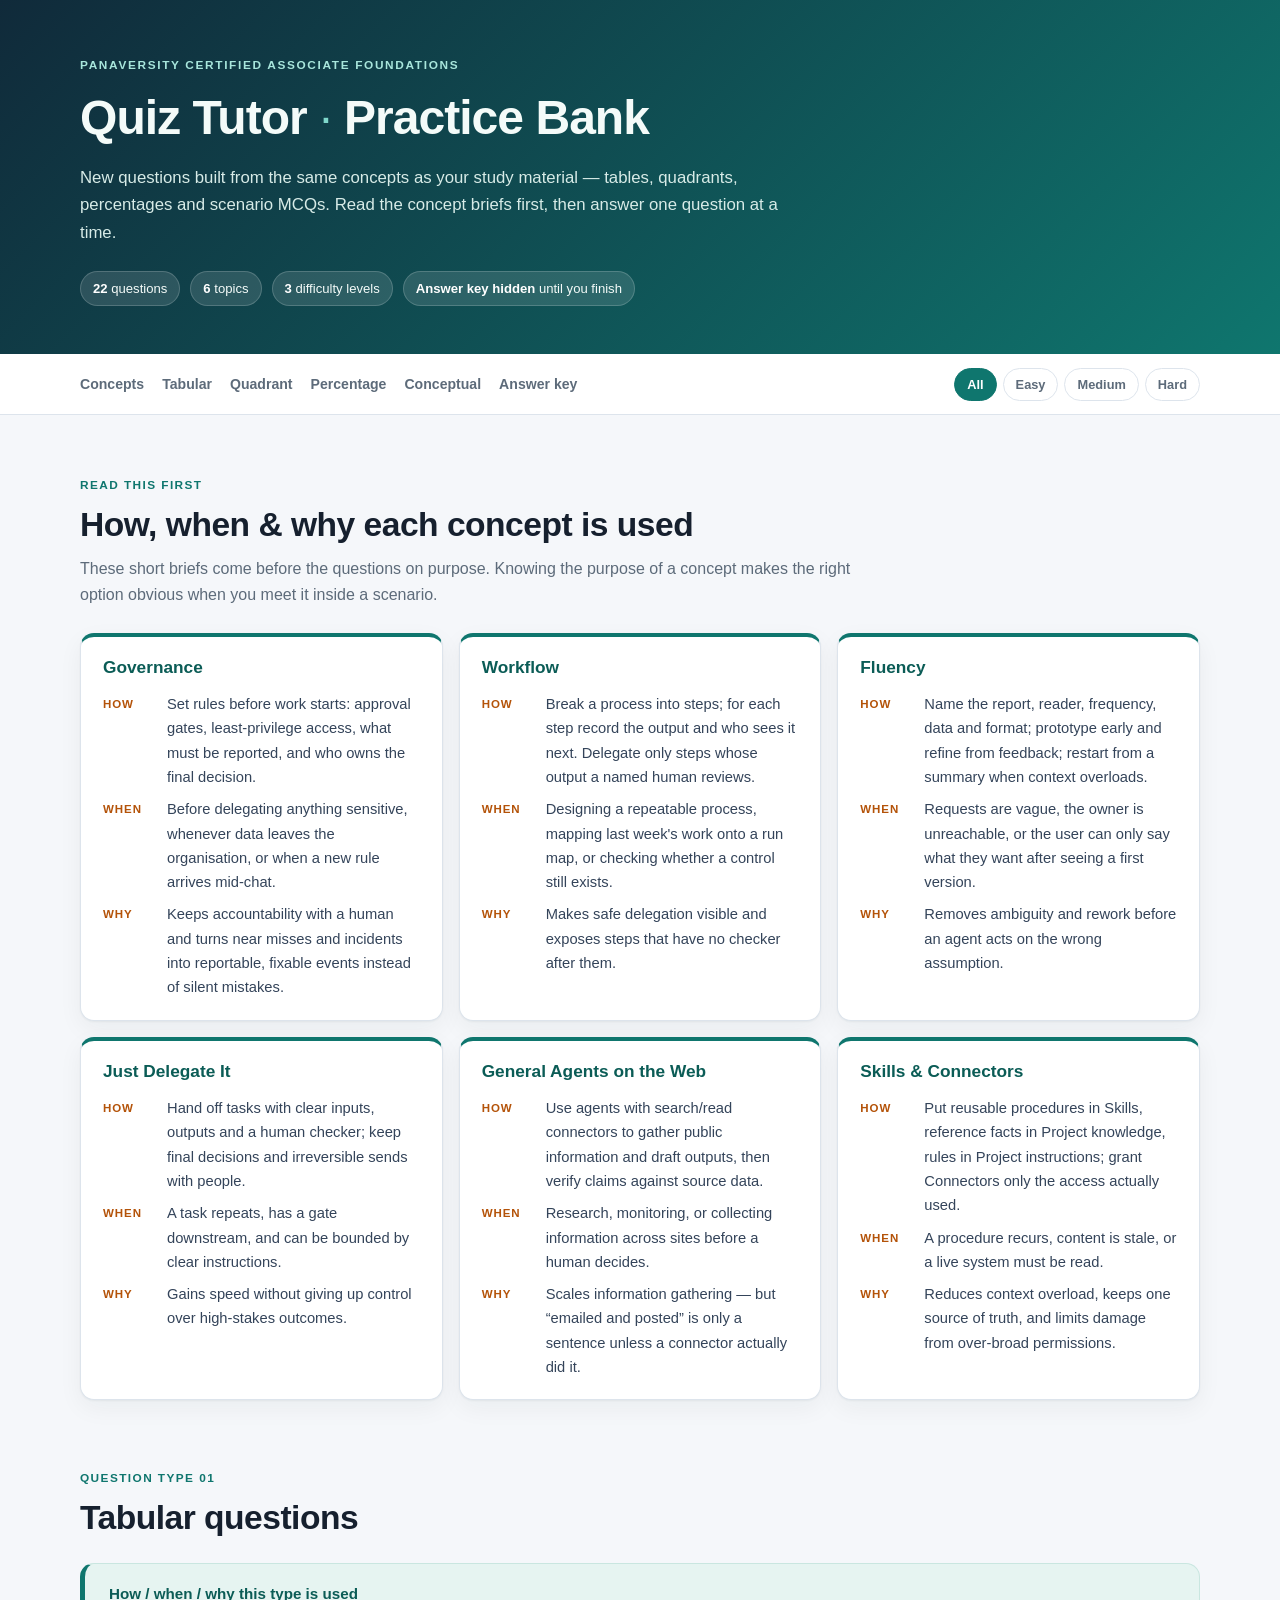
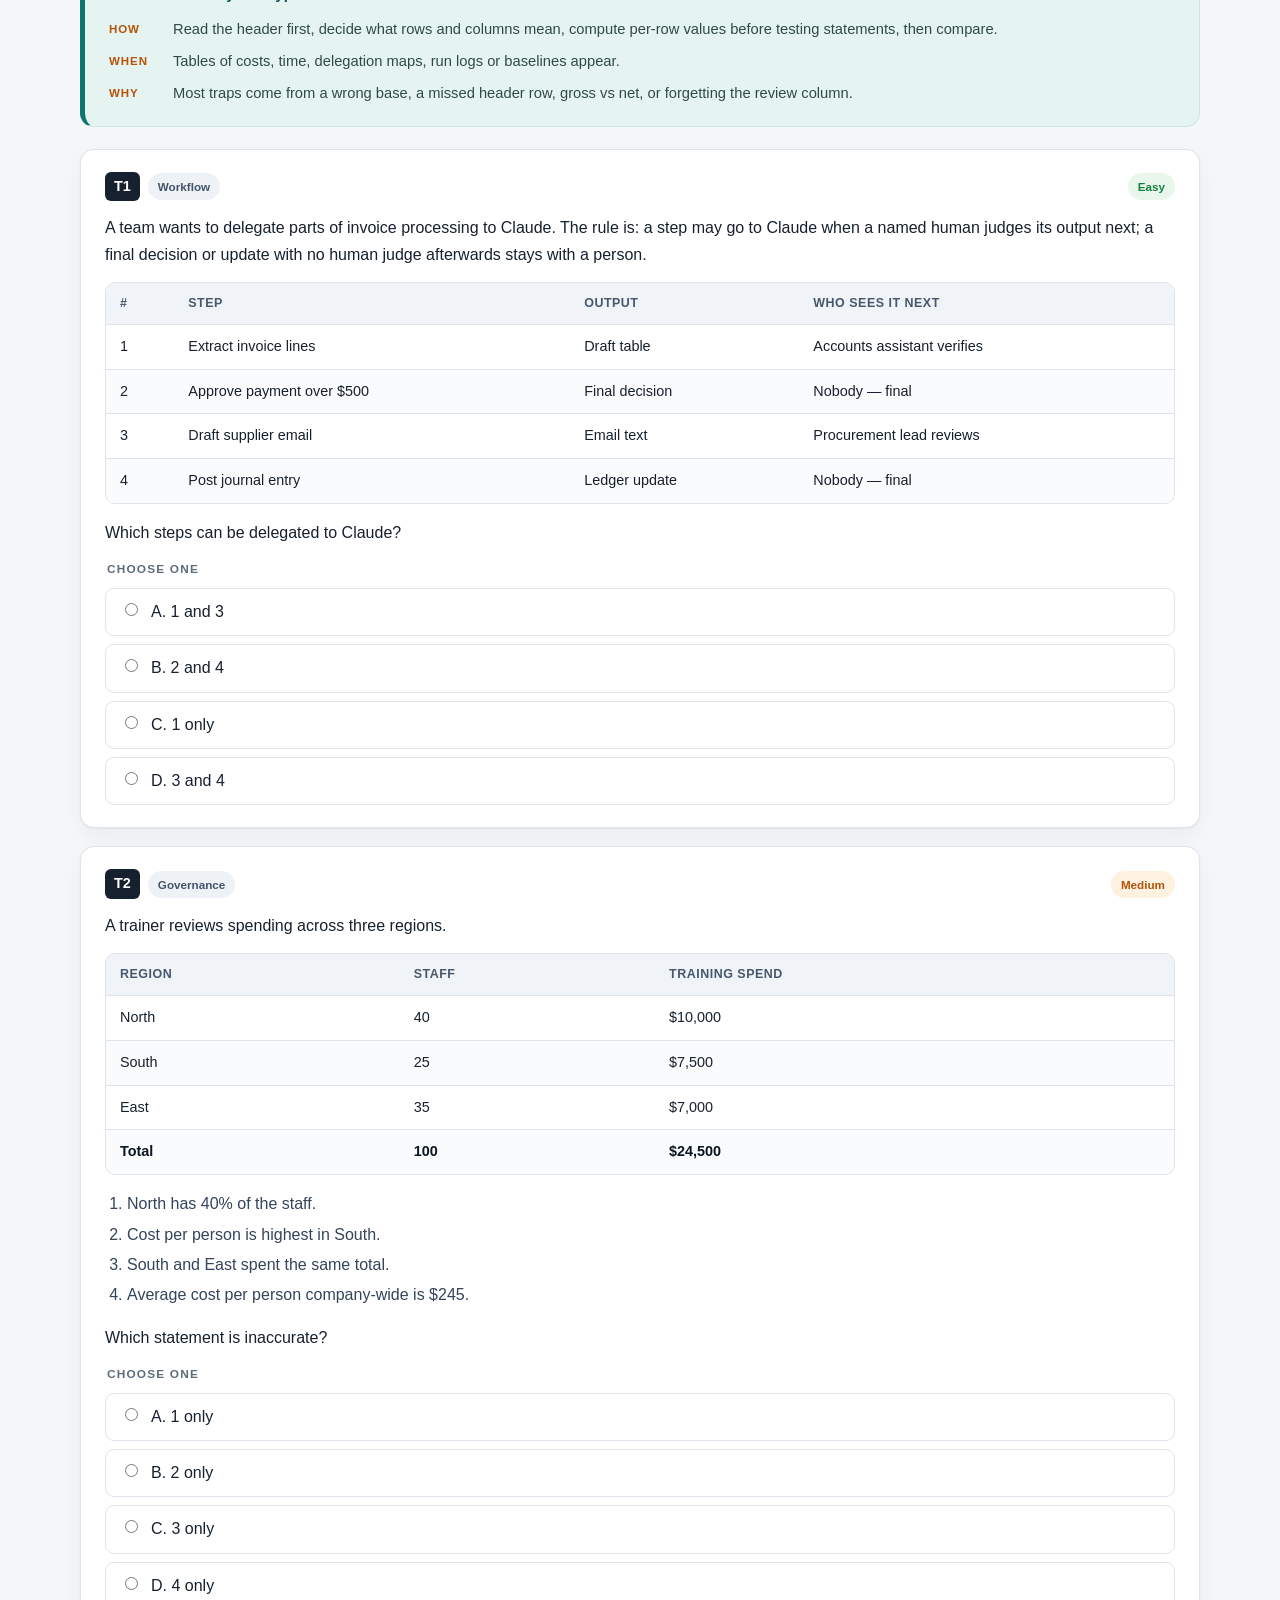
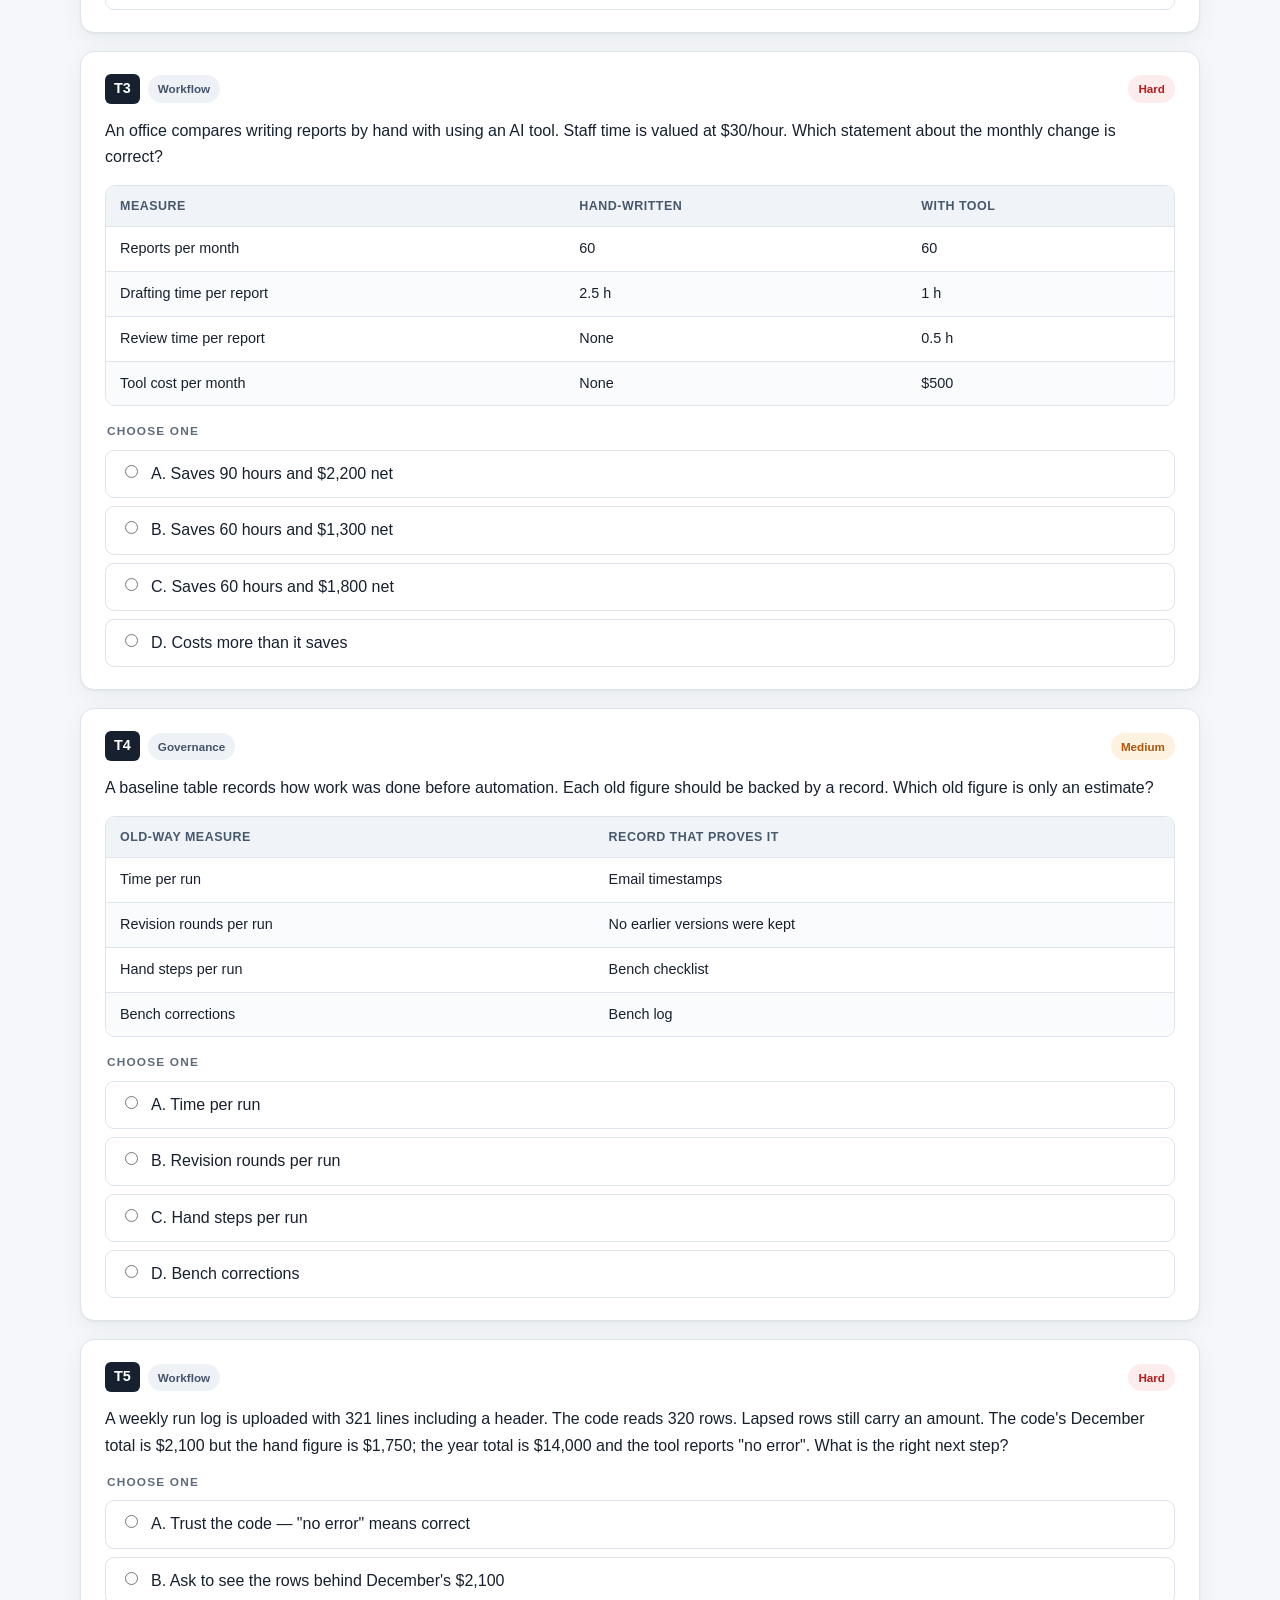
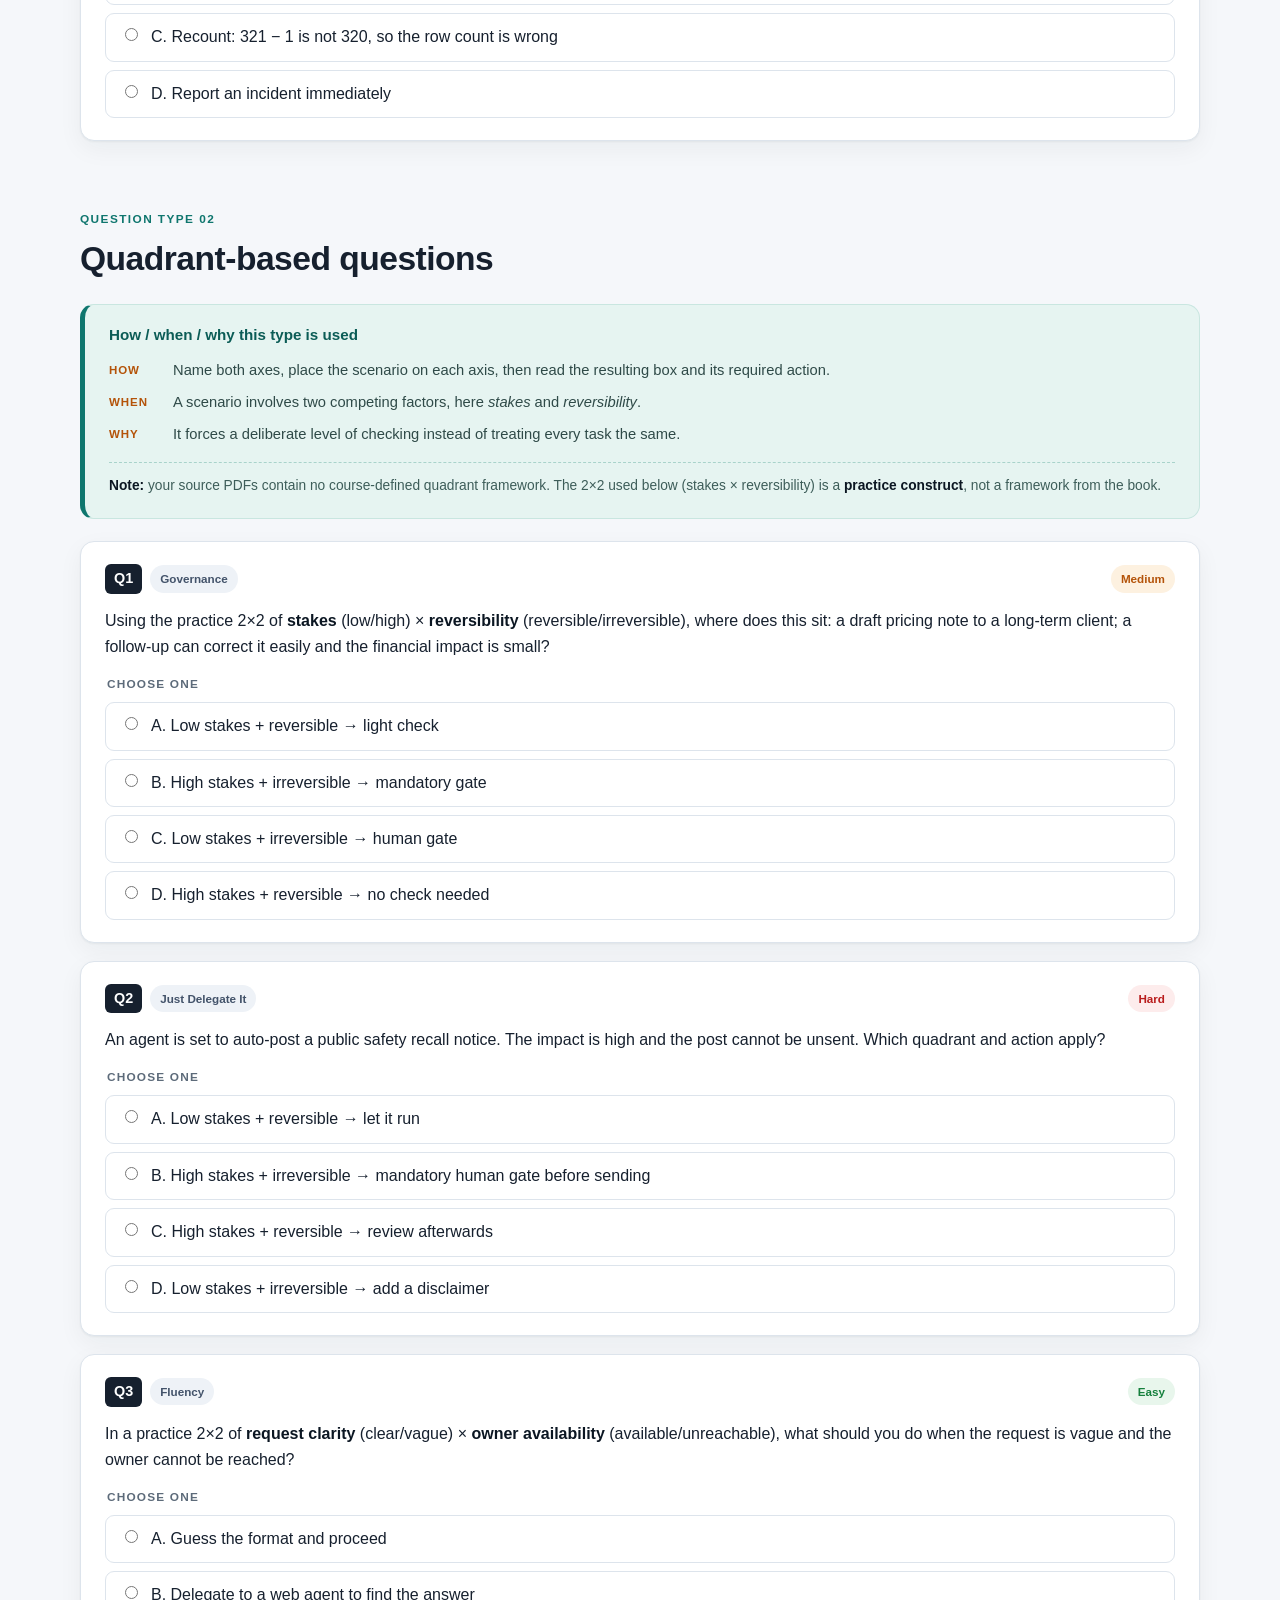
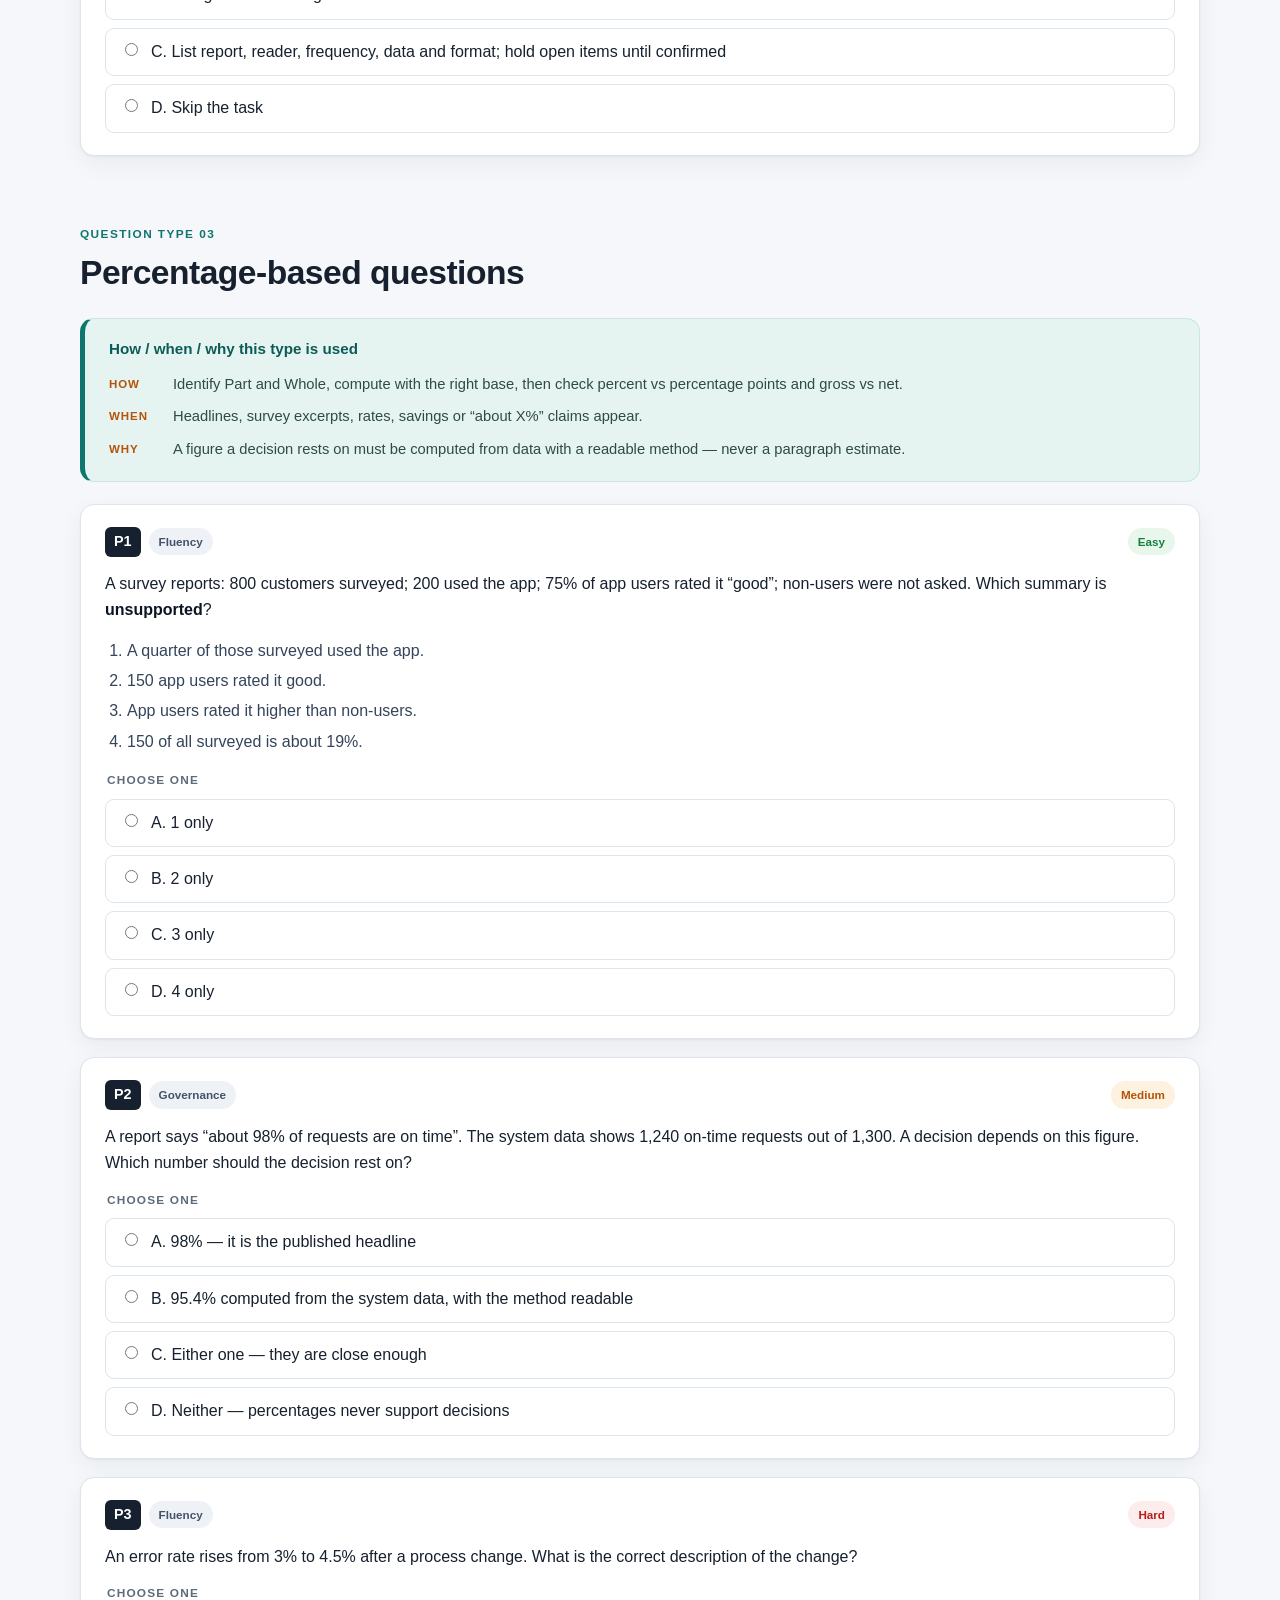
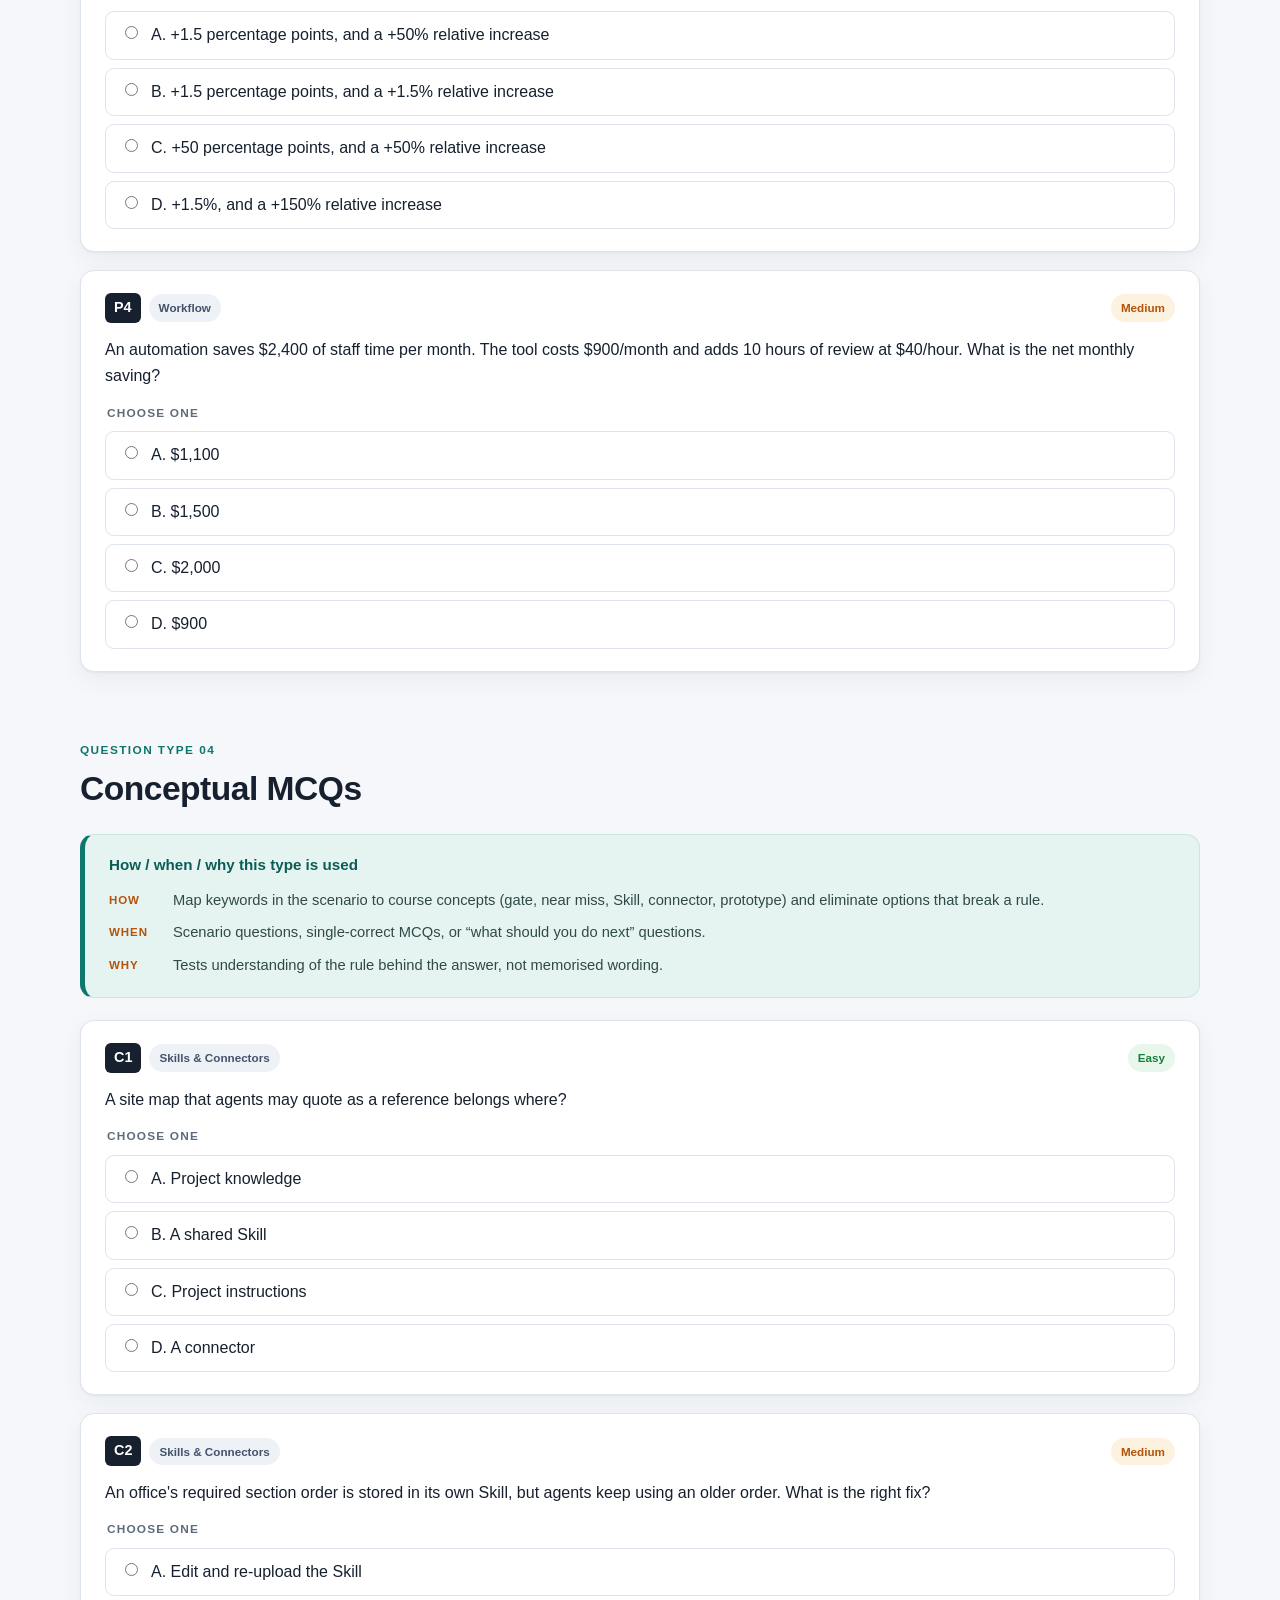
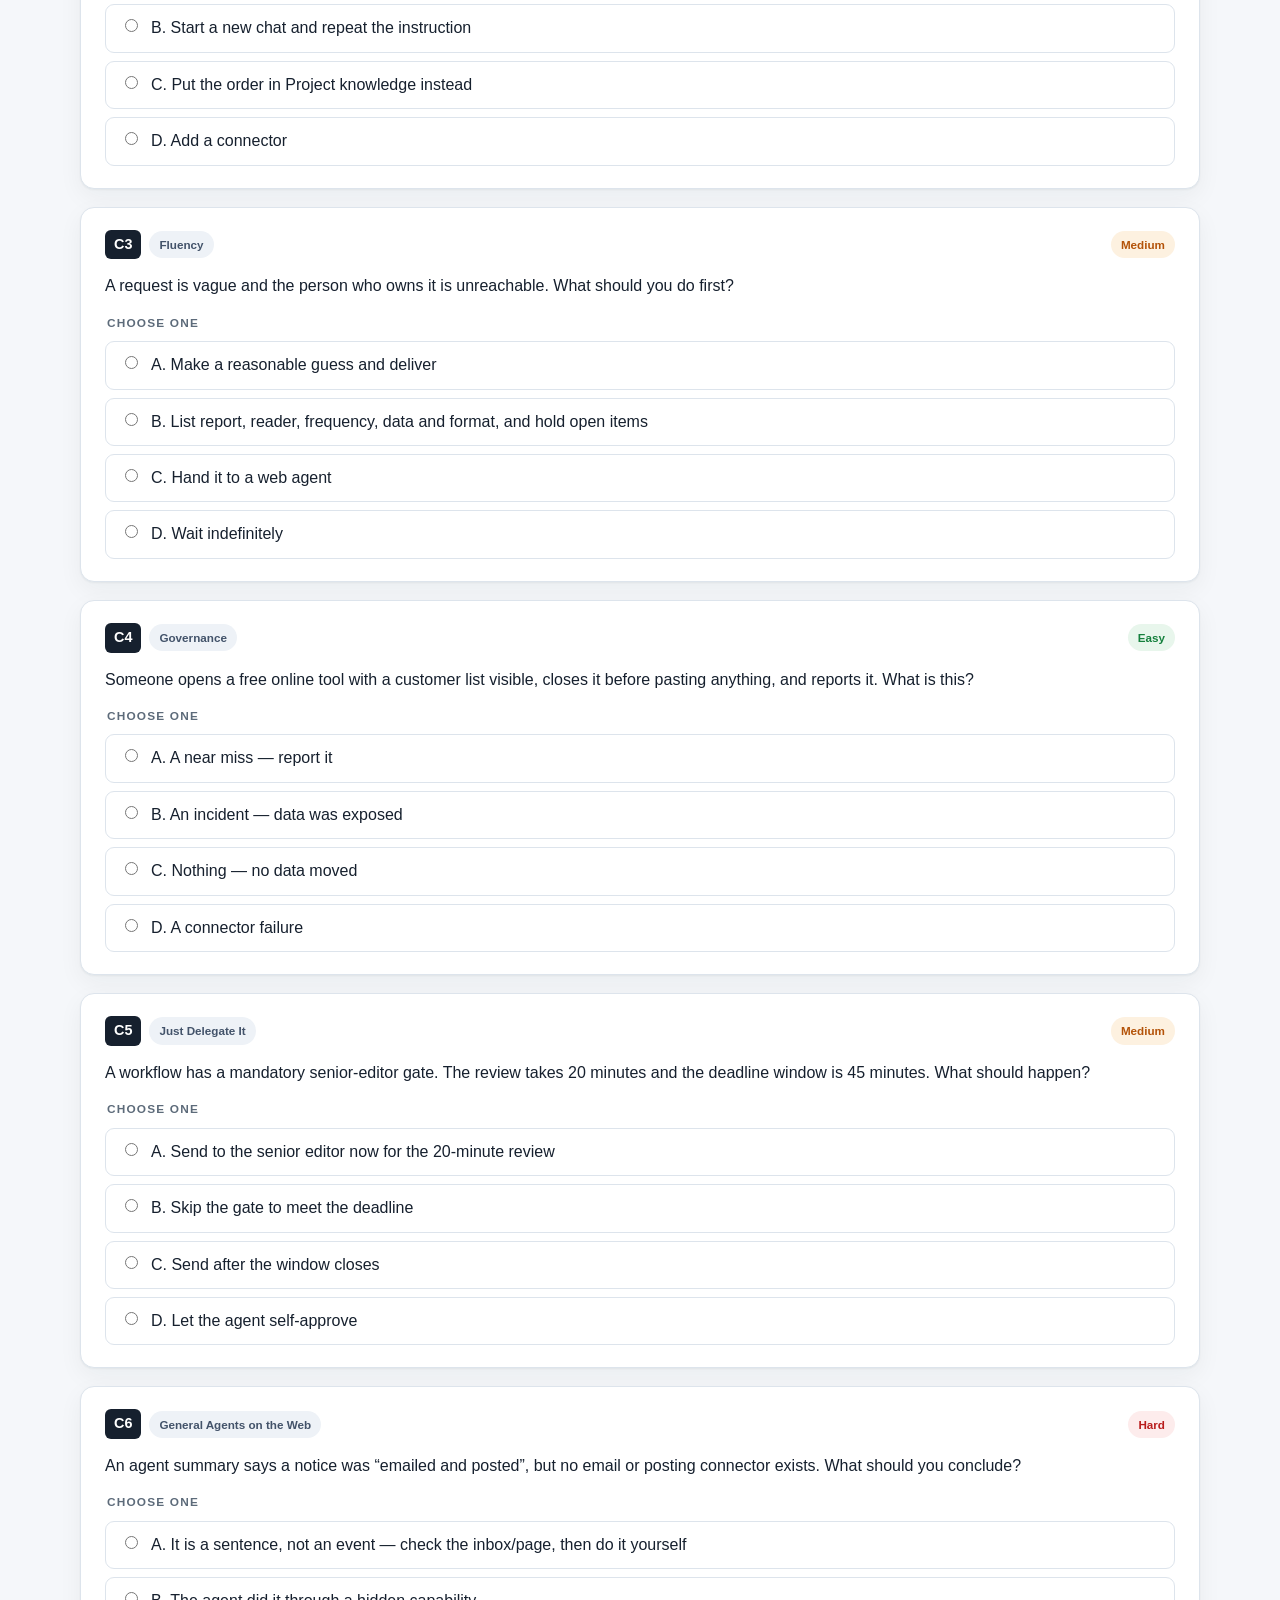
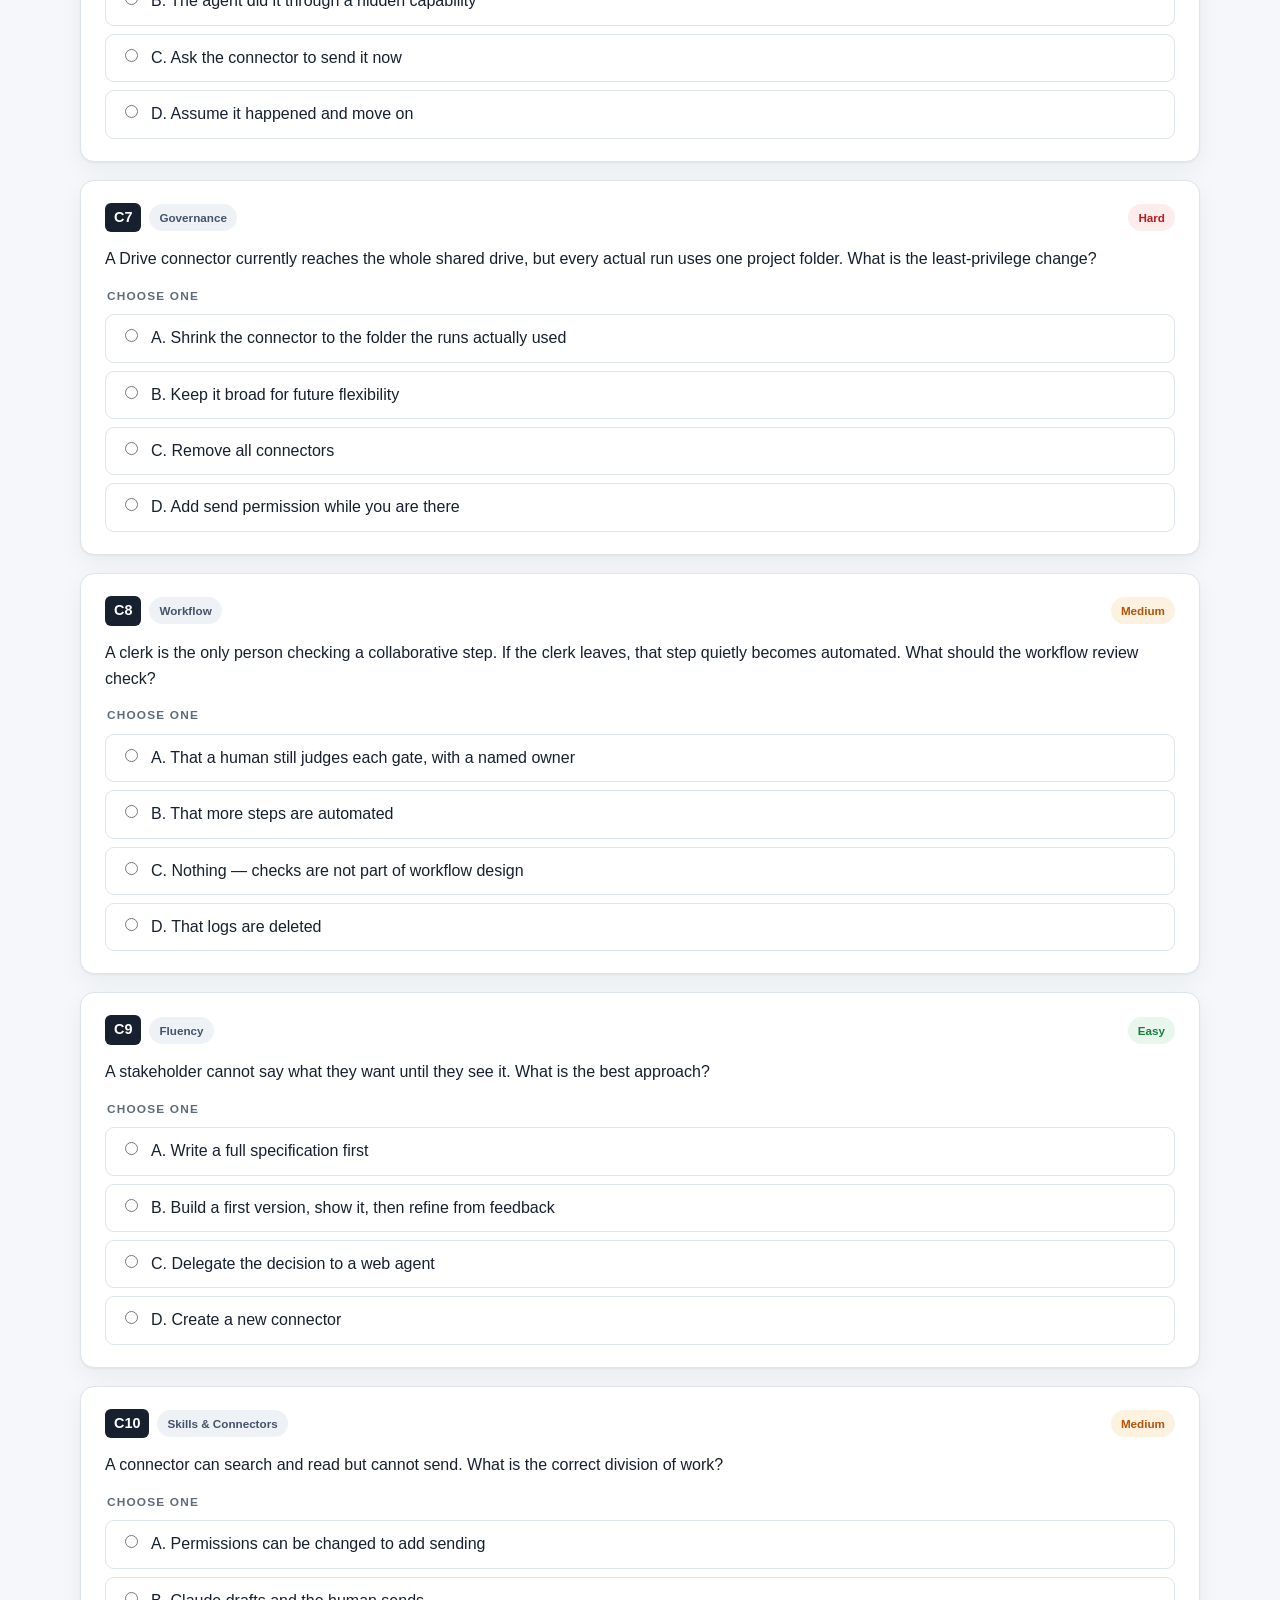
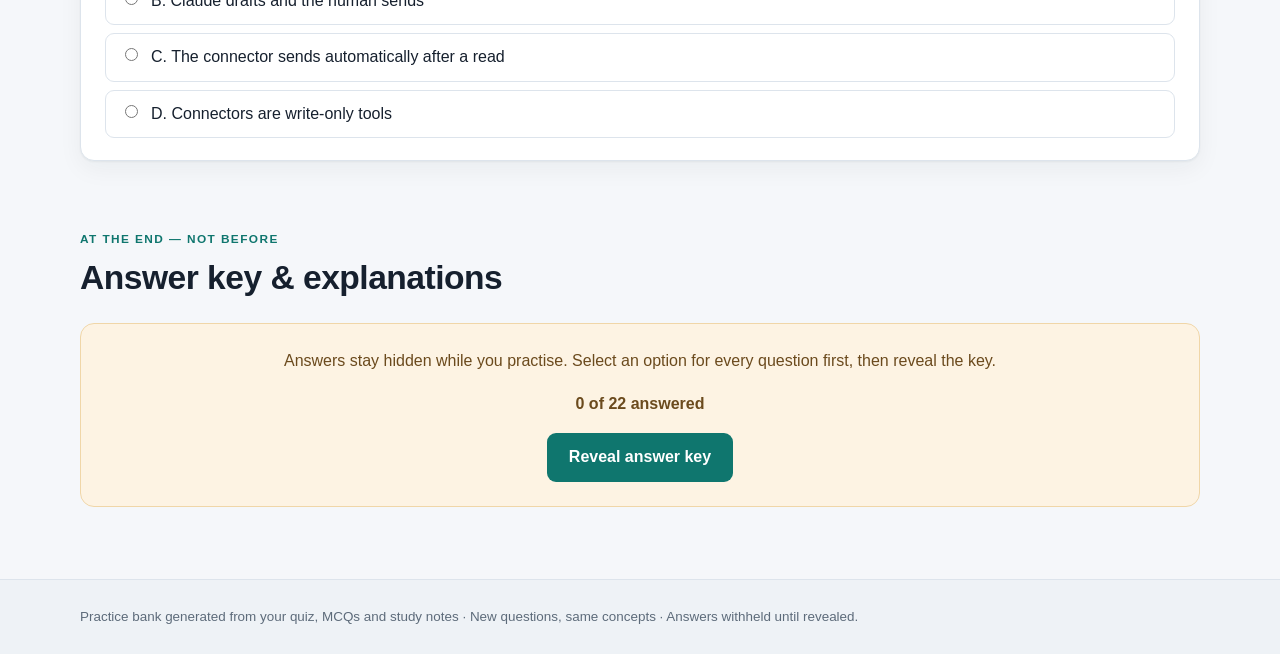
==== index.html @ 4f565285 "Add PCAO-F practice bank and learning guide" ====
<!DOCTYPE html>
<html lang="en">
<head>
  <meta charset="UTF-8">
  <meta name="viewport" content="width=device-width, initial-scale=1.0">
  <title>Quiz Tutor — Practice Bank</title>
  <link rel="stylesheet" href="styles.css">
</head>
<body>
  <header class="site-header">
    <div class="wrap">
      <p class="eyebrow">Panaversity Certified Associate Foundations</p>
      <h1>Quiz Tutor <span>·</span> Practice Bank</h1>
      <p class="lede">New questions built from the same concepts as your study material — tables, quadrants, percentages and scenario MCQs. Read the concept briefs first, then answer one question at a time.</p>
      <ul class="meta">
        <li><strong>22</strong> questions</li>
        <li><strong>6</strong> topics</li>
        <li><strong>3</strong> difficulty levels</li>
        <li><strong>Answer key hidden</strong> until you finish</li>
      </ul>
    </div>
  </header>

  <nav class="nav" aria-label="Page sections">
    <div class="wrap nav-inner">
      <div class="nav-links">
        <a href="#concepts">Concepts</a>
        <a href="#tabular">Tabular</a>
        <a href="#quadrant">Quadrant</a>
        <a href="#percentage">Percentage</a>
        <a href="#conceptual">Conceptual</a>
        <a href="#answer-key">Answer key</a>
      </div>
      <div class="filters" role="group" aria-label="Filter by difficulty">
        <button type="button" class="filter active" data-filter="all">All</button>
        <button type="button" class="filter" data-filter="easy">Easy</button>
        <button type="button" class="filter" data-filter="medium">Medium</button>
        <button type="button" class="filter" data-filter="hard">Hard</button>
      </div>
    </div>
  </nav>

  <main class="wrap">
    <section id="concepts" class="block">
      <div class="section-head">
        <span class="kicker">Read this first</span>
        <h2>How, when &amp; why each concept is used</h2>
        <p class="section-intro">These short briefs come before the questions on purpose. Knowing the purpose of a concept makes the right option obvious when you meet it inside a scenario.</p>
      </div>

      <div class="concept-grid">
        <article class="concept-card">
          <h3>Governance</h3>
          <dl>
            <dt>How</dt><dd>Set rules before work starts: approval gates, least-privilege access, what must be reported, and who owns the final decision.</dd>
            <dt>When</dt><dd>Before delegating anything sensitive, whenever data leaves the organisation, or when a new rule arrives mid-chat.</dd>
            <dt>Why</dt><dd>Keeps accountability with a human and turns near misses and incidents into reportable, fixable events instead of silent mistakes.</dd>
          </dl>
        </article>
        <article class="concept-card">
          <h3>Workflow</h3>
          <dl>
            <dt>How</dt><dd>Break a process into steps; for each step record the output and who sees it next. Delegate only steps whose output a named human reviews.</dd>
            <dt>When</dt><dd>Designing a repeatable process, mapping last week's work onto a run map, or checking whether a control still exists.</dd>
            <dt>Why</dt><dd>Makes safe delegation visible and exposes steps that have no checker after them.</dd>
          </dl>
        </article>
        <article class="concept-card">
          <h3>Fluency</h3>
          <dl>
            <dt>How</dt><dd>Name the report, reader, frequency, data and format; prototype early and refine from feedback; restart from a summary when context overloads.</dd>
            <dt>When</dt><dd>Requests are vague, the owner is unreachable, or the user can only say what they want after seeing a first version.</dd>
            <dt>Why</dt><dd>Removes ambiguity and rework before an agent acts on the wrong assumption.</dd>
          </dl>
        </article>
        <article class="concept-card">
          <h3>Just Delegate It</h3>
          <dl>
            <dt>How</dt><dd>Hand off tasks with clear inputs, outputs and a human checker; keep final decisions and irreversible sends with people.</dd>
            <dt>When</dt><dd>A task repeats, has a gate downstream, and can be bounded by clear instructions.</dd>
            <dt>Why</dt><dd>Gains speed without giving up control over high-stakes outcomes.</dd>
          </dl>
        </article>
        <article class="concept-card">
          <h3>General Agents on the Web</h3>
          <dl>
            <dt>How</dt><dd>Use agents with search/read connectors to gather public information and draft outputs, then verify claims against source data.</dd>
            <dt>When</dt><dd>Research, monitoring, or collecting information across sites before a human decides.</dd>
            <dt>Why</dt><dd>Scales information gathering — but “emailed and posted” is only a sentence unless a connector actually did it.</dd>
          </dl>
        </article>
        <article class="concept-card">
          <h3>Skills &amp; Connectors</h3>
          <dl>
            <dt>How</dt><dd>Put reusable procedures in Skills, reference facts in Project knowledge, rules in Project instructions; grant Connectors only the access actually used.</dd>
            <dt>When</dt><dd>A procedure recurs, content is stale, or a live system must be read.</dd>
            <dt>Why</dt><dd>Reduces context overload, keeps one source of truth, and limits damage from over-broad permissions.</dd>
          </dl>
        </article>
      </div>
    </section>

    <section id="tabular" class="block">
      <div class="section-head">
        <span class="kicker">Question type 01</span>
        <h2>Tabular questions</h2>
      </div>
      <aside class="type-brief">
        <h3>How / when / why this type is used</h3>
        <dl>
          <dt>How</dt><dd>Read the header first, decide what rows and columns mean, compute per-row values before testing statements, then compare.</dd>
          <dt>When</dt><dd>Tables of costs, time, delegation maps, run logs or baselines appear.</dd>
          <dt>Why</dt><dd>Most traps come from a wrong base, a missed header row, gross vs net, or forgetting the review column.</dd>
        </dl>
      </aside>

      <div class="questions">
        <article class="q" data-difficulty="easy" data-topic="Workflow">
          <header class="q-head"><span class="qnum">T1</span><span class="badge">Workflow</span><span class="badge lvl easy">Easy</span></header>
          <p class="q-text">A team wants to delegate parts of invoice processing to Claude. The rule is: a step may go to Claude when a named human judges its output next; a final decision or update with no human judge afterwards stays with a person.</p>
          <div class="table-scroll">
            <table>
              <thead><tr><th>#</th><th>Step</th><th>Output</th><th>Who sees it next</th></tr></thead>
              <tbody>
                <tr><td>1</td><td>Extract invoice lines</td><td>Draft table</td><td>Accounts assistant verifies</td></tr>
                <tr><td>2</td><td>Approve payment over $500</td><td>Final decision</td><td>Nobody — final</td></tr>
                <tr><td>3</td><td>Draft supplier email</td><td>Email text</td><td>Procurement lead reviews</td></tr>
                <tr><td>4</td><td>Post journal entry</td><td>Ledger update</td><td>Nobody — final</td></tr>
              </tbody>
            </table>
          </div>
          <p class="q-text">Which steps can be delegated to Claude?</p>
          <fieldset class="options"><legend>Choose one</legend>
            <label><input type="radio" name="q-T1" value="A"><span>A. 1 and 3</span></label>
            <label><input type="radio" name="q-T1" value="B"><span>B. 2 and 4</span></label>
            <label><input type="radio" name="q-T1" value="C"><span>C. 1 only</span></label>
            <label><input type="radio" name="q-T1" value="D"><span>D. 3 and 4</span></label>
          </fieldset>
        </article>

        <article class="q" data-difficulty="medium" data-topic="Governance">
          <header class="q-head"><span class="qnum">T2</span><span class="badge">Governance</span><span class="badge lvl medium">Medium</span></header>
          <p class="q-text">A trainer reviews spending across three regions.</p>
          <div class="table-scroll">
            <table>
              <thead><tr><th>Region</th><th>Staff</th><th>Training spend</th></tr></thead>
              <tbody>
                <tr><td>North</td><td>40</td><td>$10,000</td></tr>
                <tr><td>South</td><td>25</td><td>$7,500</td></tr>
                <tr><td>East</td><td>35</td><td>$7,000</td></tr>
                <tr><td><strong>Total</strong></td><td><strong>100</strong></td><td><strong>$24,500</strong></td></tr>
              </tbody>
            </table>
          </div>
          <ol class="statements">
            <li>North has 40% of the staff.</li>
            <li>Cost per person is highest in South.</li>
            <li>South and East spent the same total.</li>
            <li>Average cost per person company-wide is $245.</li>
          </ol>
          <p class="q-text">Which statement is inaccurate?</p>
          <fieldset class="options"><legend>Choose one</legend>
            <label><input type="radio" name="q-T2" value="A"><span>A. 1 only</span></label>
            <label><input type="radio" name="q-T2" value="B"><span>B. 2 only</span></label>
            <label><input type="radio" name="q-T2" value="C"><span>C. 3 only</span></label>
            <label><input type="radio" name="q-T2" value="D"><span>D. 4 only</span></label>
          </fieldset>
        </article>

        <article class="q" data-difficulty="hard" data-topic="Workflow">
          <header class="q-head"><span class="qnum">T3</span><span class="badge">Workflow</span><span class="badge lvl hard">Hard</span></header>
          <p class="q-text">An office compares writing reports by hand with using an AI tool. Staff time is valued at $30/hour. Which statement about the monthly change is correct?</p>
          <div class="table-scroll">
            <table>
              <thead><tr><th>Measure</th><th>Hand-written</th><th>With tool</th></tr></thead>
              <tbody>
                <tr><td>Reports per month</td><td>60</td><td>60</td></tr>
                <tr><td>Drafting time per report</td><td>2.5 h</td><td>1 h</td></tr>
                <tr><td>Review time per report</td><td>None</td><td>0.5 h</td></tr>
                <tr><td>Tool cost per month</td><td>None</td><td>$500</td></tr>
              </tbody>
            </table>
          </div>
          <fieldset class="options"><legend>Choose one</legend>
            <label><input type="radio" name="q-T3" value="A"><span>A. Saves 90 hours and $2,200 net</span></label>
            <label><input type="radio" name="q-T3" value="B"><span>B. Saves 60 hours and $1,300 net</span></label>
            <label><input type="radio" name="q-T3" value="C"><span>C. Saves 60 hours and $1,800 net</span></label>
            <label><input type="radio" name="q-T3" value="D"><span>D. Costs more than it saves</span></label>
          </fieldset>
        </article>

        <article class="q" data-difficulty="medium" data-topic="Governance">
          <header class="q-head"><span class="qnum">T4</span><span class="badge">Governance</span><span class="badge lvl medium">Medium</span></header>
          <p class="q-text">A baseline table records how work was done before automation. Each old figure should be backed by a record. Which old figure is only an estimate?</p>
          <div class="table-scroll">
            <table>
              <thead><tr><th>Old-way measure</th><th>Record that proves it</th></tr></thead>
              <tbody>
                <tr><td>Time per run</td><td>Email timestamps</td></tr>
                <tr><td>Revision rounds per run</td><td>No earlier versions were kept</td></tr>
                <tr><td>Hand steps per run</td><td>Bench checklist</td></tr>
                <tr><td>Bench corrections</td><td>Bench log</td></tr>
              </tbody>
            </table>
          </div>
          <fieldset class="options"><legend>Choose one</legend>
            <label><input type="radio" name="q-T4" value="A"><span>A. Time per run</span></label>
            <label><input type="radio" name="q-T4" value="B"><span>B. Revision rounds per run</span></label>
            <label><input type="radio" name="q-T4" value="C"><span>C. Hand steps per run</span></label>
            <label><input type="radio" name="q-T4" value="D"><span>D. Bench corrections</span></label>
          </fieldset>
        </article>

        <article class="q" data-difficulty="hard" data-topic="Workflow">
          <header class="q-head"><span class="qnum">T5</span><span class="badge">Workflow</span><span class="badge lvl hard">Hard</span></header>
          <p class="q-text">A weekly run log is uploaded with 321 lines including a header. The code reads 320 rows. Lapsed rows still carry an amount. The code's December total is $2,100 but the hand figure is $1,750; the year total is $14,000 and the tool reports "no error". What is the right next step?</p>
          <fieldset class="options"><legend>Choose one</legend>
            <label><input type="radio" name="q-T5" value="A"><span>A. Trust the code — "no error" means correct</span></label>
            <label><input type="radio" name="q-T5" value="B"><span>B. Ask to see the rows behind December's $2,100</span></label>
            <label><input type="radio" name="q-T5" value="C"><span>C. Recount: 321 − 1 is not 320, so the row count is wrong</span></label>
            <label><input type="radio" name="q-T5" value="D"><span>D. Report an incident immediately</span></label>
          </fieldset>
        </article>
      </div>
    </section>

    <section id="quadrant" class="block">
      <div class="section-head">
        <span class="kicker">Question type 02</span>
        <h2>Quadrant-based questions</h2>
      </div>
      <aside class="type-brief">
        <h3>How / when / why this type is used</h3>
        <dl>
          <dt>How</dt><dd>Name both axes, place the scenario on each axis, then read the resulting box and its required action.</dd>
          <dt>When</dt><dd>A scenario involves two competing factors, here <em>stakes</em> and <em>reversibility</em>.</dd>
          <dt>Why</dt><dd>It forces a deliberate level of checking instead of treating every task the same.</dd>
        </dl>
        <p class="note"><strong>Note:</strong> your source PDFs contain no course-defined quadrant framework. The 2×2 used below (stakes × reversibility) is a <strong>practice construct</strong>, not a framework from the book.</p>
      </aside>

      <div class="questions">
        <article class="q" data-difficulty="medium" data-topic="Governance">
          <header class="q-head"><span class="qnum">Q1</span><span class="badge">Governance</span><span class="badge lvl medium">Medium</span></header>
          <p class="q-text">Using the practice 2×2 of <strong>stakes</strong> (low/high) × <strong>reversibility</strong> (reversible/irreversible), where does this sit: a draft pricing note to a long-term client; a follow-up can correct it easily and the financial impact is small?</p>
          <fieldset class="options"><legend>Choose one</legend>
            <label><input type="radio" name="q-Q1" value="A"><span>A. Low stakes + reversible → light check</span></label>
            <label><input type="radio" name="q-Q1" value="B"><span>B. High stakes + irreversible → mandatory gate</span></label>
            <label><input type="radio" name="q-Q1" value="C"><span>C. Low stakes + irreversible → human gate</span></label>
            <label><input type="radio" name="q-Q1" value="D"><span>D. High stakes + reversible → no check needed</span></label>
          </fieldset>
        </article>

        <article class="q" data-difficulty="hard" data-topic="Just Delegate It">
          <header class="q-head"><span class="qnum">Q2</span><span class="badge">Just Delegate It</span><span class="badge lvl hard">Hard</span></header>
          <p class="q-text">An agent is set to auto-post a public safety recall notice. The impact is high and the post cannot be unsent. Which quadrant and action apply?</p>
          <fieldset class="options"><legend>Choose one</legend>
            <label><input type="radio" name="q-Q2" value="A"><span>A. Low stakes + reversible → let it run</span></label>
            <label><input type="radio" name="q-Q2" value="B"><span>B. High stakes + irreversible → mandatory human gate before sending</span></label>
            <label><input type="radio" name="q-Q2" value="C"><span>C. High stakes + reversible → review afterwards</span></label>
            <label><input type="radio" name="q-Q2" value="D"><span>D. Low stakes + irreversible → add a disclaimer</span></label>
          </fieldset>
        </article>

        <article class="q" data-difficulty="easy" data-topic="Fluency">
          <header class="q-head"><span class="qnum">Q3</span><span class="badge">Fluency</span><span class="badge lvl easy">Easy</span></header>
          <p class="q-text">In a practice 2×2 of <strong>request clarity</strong> (clear/vague) × <strong>owner availability</strong> (available/unreachable), what should you do when the request is vague and the owner cannot be reached?</p>
          <fieldset class="options"><legend>Choose one</legend>
            <label><input type="radio" name="q-Q3" value="A"><span>A. Guess the format and proceed</span></label>
            <label><input type="radio" name="q-Q3" value="B"><span>B. Delegate to a web agent to find the answer</span></label>
            <label><input type="radio" name="q-Q3" value="C"><span>C. List report, reader, frequency, data and format; hold open items until confirmed</span></label>
            <label><input type="radio" name="q-Q3" value="D"><span>D. Skip the task</span></label>
          </fieldset>
        </article>
      </div>
    </section>

    <section id="percentage" class="block">
      <div class="section-head">
        <span class="kicker">Question type 03</span>
        <h2>Percentage-based questions</h2>
      </div>
      <aside class="type-brief">
        <h3>How / when / why this type is used</h3>
        <dl>
          <dt>How</dt><dd>Identify Part and Whole, compute with the right base, then check percent vs percentage points and gross vs net.</dd>
          <dt>When</dt><dd>Headlines, survey excerpts, rates, savings or “about X%” claims appear.</dd>
          <dt>Why</dt><dd>A figure a decision rests on must be computed from data with a readable method — never a paragraph estimate.</dd>
        </dl>
      </aside>

      <div class="questions">
        <article class="q" data-difficulty="easy" data-topic="Fluency">
          <header class="q-head"><span class="qnum">P1</span><span class="badge">Fluency</span><span class="badge lvl easy">Easy</span></header>
          <p class="q-text">A survey reports: 800 customers surveyed; 200 used the app; 75% of app users rated it “good”; non-users were not asked. Which summary is <strong>unsupported</strong>?</p>
          <ol class="statements">
            <li>A quarter of those surveyed used the app.</li>
            <li>150 app users rated it good.</li>
            <li>App users rated it higher than non-users.</li>
            <li>150 of all surveyed is about 19%.</li>
          </ol>
          <fieldset class="options"><legend>Choose one</legend>
            <label><input type="radio" name="q-P1" value="A"><span>A. 1 only</span></label>
            <label><input type="radio" name="q-P1" value="B"><span>B. 2 only</span></label>
            <label><input type="radio" name="q-P1" value="C"><span>C. 3 only</span></label>
            <label><input type="radio" name="q-P1" value="D"><span>D. 4 only</span></label>
          </fieldset>
        </article>

        <article class="q" data-difficulty="medium" data-topic="Governance">
          <header class="q-head"><span class="qnum">P2</span><span class="badge">Governance</span><span class="badge lvl medium">Medium</span></header>
          <p class="q-text">A report says “about 98% of requests are on time”. The system data shows 1,240 on-time requests out of 1,300. A decision depends on this figure. Which number should the decision rest on?</p>
          <fieldset class="options"><legend>Choose one</legend>
            <label><input type="radio" name="q-P2" value="A"><span>A. 98% — it is the published headline</span></label>
            <label><input type="radio" name="q-P2" value="B"><span>B. 95.4% computed from the system data, with the method readable</span></label>
            <label><input type="radio" name="q-P2" value="C"><span>C. Either one — they are close enough</span></label>
            <label><input type="radio" name="q-P2" value="D"><span>D. Neither — percentages never support decisions</span></label>
          </fieldset>
        </article>

        <article class="q" data-difficulty="hard" data-topic="Fluency">
          <header class="q-head"><span class="qnum">P3</span><span class="badge">Fluency</span><span class="badge lvl hard">Hard</span></header>
          <p class="q-text">An error rate rises from 3% to 4.5% after a process change. What is the correct description of the change?</p>
          <fieldset class="options"><legend>Choose one</legend>
            <label><input type="radio" name="q-P3" value="A"><span>A. +1.5 percentage points, and a +50% relative increase</span></label>
            <label><input type="radio" name="q-P3" value="B"><span>B. +1.5 percentage points, and a +1.5% relative increase</span></label>
            <label><input type="radio" name="q-P3" value="C"><span>C. +50 percentage points, and a +50% relative increase</span></label>
            <label><input type="radio" name="q-P3" value="D"><span>D. +1.5%, and a +150% relative increase</span></label>
          </fieldset>
        </article>

        <article class="q" data-difficulty="medium" data-topic="Workflow">
          <header class="q-head"><span class="qnum">P4</span><span class="badge">Workflow</span><span class="badge lvl medium">Medium</span></header>
          <p class="q-text">An automation saves $2,400 of staff time per month. The tool costs $900/month and adds 10 hours of review at $40/hour. What is the net monthly saving?</p>
          <fieldset class="options"><legend>Choose one</legend>
            <label><input type="radio" name="q-P4" value="A"><span>A. $1,100</span></label>
            <label><input type="radio" name="q-P4" value="B"><span>B. $1,500</span></label>
            <label><input type="radio" name="q-P4" value="C"><span>C. $2,000</span></label>
            <label><input type="radio" name="q-P4" value="D"><span>D. $900</span></label>
          </fieldset>
        </article>
      </div>
    </section>

    <section id="conceptual" class="block">
      <div class="section-head">
        <span class="kicker">Question type 04</span>
        <h2>Conceptual MCQs</h2>
      </div>
      <aside class="type-brief">
        <h3>How / when / why this type is used</h3>
        <dl>
          <dt>How</dt><dd>Map keywords in the scenario to course concepts (gate, near miss, Skill, connector, prototype) and eliminate options that break a rule.</dd>
          <dt>When</dt><dd>Scenario questions, single-correct MCQs, or “what should you do next” questions.</dd>
          <dt>Why</dt><dd>Tests understanding of the rule behind the answer, not memorised wording.</dd>
        </dl>
      </aside>

      <div class="questions">
        <article class="q" data-difficulty="easy" data-topic="Skills &amp; Connectors">
          <header class="q-head"><span class="qnum">C1</span><span class="badge">Skills &amp; Connectors</span><span class="badge lvl easy">Easy</span></header>
          <p class="q-text">A site map that agents may quote as a reference belongs where?</p>
          <fieldset class="options"><legend>Choose one</legend>
            <label><input type="radio" name="q-C1" value="A"><span>A. Project knowledge</span></label>
            <label><input type="radio" name="q-C1" value="B"><span>B. A shared Skill</span></label>
            <label><input type="radio" name="q-C1" value="C"><span>C. Project instructions</span></label>
            <label><input type="radio" name="q-C1" value="D"><span>D. A connector</span></label>
          </fieldset>
        </article>

        <article class="q" data-difficulty="medium" data-topic="Skills &amp; Connectors">
          <header class="q-head"><span class="qnum">C2</span><span class="badge">Skills &amp; Connectors</span><span class="badge lvl medium">Medium</span></header>
          <p class="q-text">An office's required section order is stored in its own Skill, but agents keep using an older order. What is the right fix?</p>
          <fieldset class="options"><legend>Choose one</legend>
            <label><input type="radio" name="q-C2" value="A"><span>A. Edit and re-upload the Skill</span></label>
            <label><input type="radio" name="q-C2" value="B"><span>B. Start a new chat and repeat the instruction</span></label>
            <label><input type="radio" name="q-C2" value="C"><span>C. Put the order in Project knowledge instead</span></label>
            <label><input type="radio" name="q-C2" value="D"><span>D. Add a connector</span></label>
          </fieldset>
        </article>

        <article class="q" data-difficulty="medium" data-topic="Fluency">
          <header class="q-head"><span class="qnum">C3</span><span class="badge">Fluency</span><span class="badge lvl medium">Medium</span></header>
          <p class="q-text">A request is vague and the person who owns it is unreachable. What should you do first?</p>
          <fieldset class="options"><legend>Choose one</legend>
            <label><input type="radio" name="q-C3" value="A"><span>A. Make a reasonable guess and deliver</span></label>
            <label><input type="radio" name="q-C3" value="B"><span>B. List report, reader, frequency, data and format, and hold open items</span></label>
            <label><input type="radio" name="q-C3" value="C"><span>C. Hand it to a web agent</span></label>
            <label><input type="radio" name="q-C3" value="D"><span>D. Wait indefinitely</span></label>
          </fieldset>
        </article>

        <article class="q" data-difficulty="easy" data-topic="Governance">
          <header class="q-head"><span class="qnum">C4</span><span class="badge">Governance</span><span class="badge lvl easy">Easy</span></header>
          <p class="q-text">Someone opens a free online tool with a customer list visible, closes it before pasting anything, and reports it. What is this?</p>
          <fieldset class="options"><legend>Choose one</legend>
            <label><input type="radio" name="q-C4" value="A"><span>A. A near miss — report it</span></label>
            <label><input type="radio" name="q-C4" value="B"><span>B. An incident — data was exposed</span></label>
            <label><input type="radio" name="q-C4" value="C"><span>C. Nothing — no data moved</span></label>
            <label><input type="radio" name="q-C4" value="D"><span>D. A connector failure</span></label>
          </fieldset>
        </article>

        <article class="q" data-difficulty="medium" data-topic="Just Delegate It">
          <header class="q-head"><span class="qnum">C5</span><span class="badge">Just Delegate It</span><span class="badge lvl medium">Medium</span></header>
          <p class="q-text">A workflow has a mandatory senior-editor gate. The review takes 20 minutes and the deadline window is 45 minutes. What should happen?</p>
          <fieldset class="options"><legend>Choose one</legend>
            <label><input type="radio" name="q-C5" value="A"><span>A. Send to the senior editor now for the 20-minute review</span></label>
            <label><input type="radio" name="q-C5" value="B"><span>B. Skip the gate to meet the deadline</span></label>
            <label><input type="radio" name="q-C5" value="C"><span>C. Send after the window closes</span></label>
            <label><input type="radio" name="q-C5" value="D"><span>D. Let the agent self-approve</span></label>
          </fieldset>
        </article>

        <article class="q" data-difficulty="hard" data-topic="General Agents on the Web">
          <header class="q-head"><span class="qnum">C6</span><span class="badge">General Agents on the Web</span><span class="badge lvl hard">Hard</span></header>
          <p class="q-text">An agent summary says a notice was “emailed and posted”, but no email or posting connector exists. What should you conclude?</p>
          <fieldset class="options"><legend>Choose one</legend>
            <label><input type="radio" name="q-C6" value="A"><span>A. It is a sentence, not an event — check the inbox/page, then do it yourself</span></label>
            <label><input type="radio" name="q-C6" value="B"><span>B. The agent did it through a hidden capability</span></label>
            <label><input type="radio" name="q-C6" value="C"><span>C. Ask the connector to send it now</span></label>
            <label><input type="radio" name="q-C6" value="D"><span>D. Assume it happened and move on</span></label>
          </fieldset>
        </article>

        <article class="q" data-difficulty="hard" data-topic="Governance">
          <header class="q-head"><span class="qnum">C7</span><span class="badge">Governance</span><span class="badge lvl hard">Hard</span></header>
          <p class="q-text">A Drive connector currently reaches the whole shared drive, but every actual run uses one project folder. What is the least-privilege change?</p>
          <fieldset class="options"><legend>Choose one</legend>
            <label><input type="radio" name="q-C7" value="A"><span>A. Shrink the connector to the folder the runs actually used</span></label>
            <label><input type="radio" name="q-C7" value="B"><span>B. Keep it broad for future flexibility</span></label>
            <label><input type="radio" name="q-C7" value="C"><span>C. Remove all connectors</span></label>
            <label><input type="radio" name="q-C7" value="D"><span>D. Add send permission while you are there</span></label>
          </fieldset>
        </article>

        <article class="q" data-difficulty="medium" data-topic="Workflow">
          <header class="q-head"><span class="qnum">C8</span><span class="badge">Workflow</span><span class="badge lvl medium">Medium</span></header>
          <p class="q-text">A clerk is the only person checking a collaborative step. If the clerk leaves, that step quietly becomes automated. What should the workflow review check?</p>
          <fieldset class="options"><legend>Choose one</legend>
            <label><input type="radio" name="q-C8" value="A"><span>A. That a human still judges each gate, with a named owner</span></label>
            <label><input type="radio" name="q-C8" value="B"><span>B. That more steps are automated</span></label>
            <label><input type="radio" name="q-C8" value="C"><span>C. Nothing — checks are not part of workflow design</span></label>
            <label><input type="radio" name="q-C8" value="D"><span>D. That logs are deleted</span></label>
          </fieldset>
        </article>

        <article class="q" data-difficulty="easy" data-topic="Fluency">
          <header class="q-head"><span class="qnum">C9</span><span class="badge">Fluency</span><span class="badge lvl easy">Easy</span></header>
          <p class="q-text">A stakeholder cannot say what they want until they see it. What is the best approach?</p>
          <fieldset class="options"><legend>Choose one</legend>
            <label><input type="radio" name="q-C9" value="A"><span>A. Write a full specification first</span></label>
            <label><input type="radio" name="q-C9" value="B"><span>B. Build a first version, show it, then refine from feedback</span></label>
            <label><input type="radio" name="q-C9" value="C"><span>C. Delegate the decision to a web agent</span></label>
            <label><input type="radio" name="q-C9" value="D"><span>D. Create a new connector</span></label>
          </fieldset>
        </article>

        <article class="q" data-difficulty="medium" data-topic="Skills &amp; Connectors">
          <header class="q-head"><span class="qnum">C10</span><span class="badge">Skills &amp; Connectors</span><span class="badge lvl medium">Medium</span></header>
          <p class="q-text">A connector can search and read but cannot send. What is the correct division of work?</p>
          <fieldset class="options"><legend>Choose one</legend>
            <label><input type="radio" name="q-C10" value="A"><span>A. Permissions can be changed to add sending</span></label>
            <label><input type="radio" name="q-C10" value="B"><span>B. Claude drafts and the human sends</span></label>
            <label><input type="radio" name="q-C10" value="C"><span>C. The connector sends automatically after a read</span></label>
            <label><input type="radio" name="q-C10" value="D"><span>D. Connectors are write-only tools</span></label>
          </fieldset>
        </article>
      </div>
    </section>

    <section id="answer-key" class="block">
      <div class="section-head">
        <span class="kicker">At the end — not before</span>
        <h2>Answer key &amp; explanations</h2>
      </div>
      <div class="answer-lock" id="answerLock">
        <p>Answers stay hidden while you practise. Select an option for every question first, then reveal the key.</p>
        <p class="progress-line"><span id="progressCount">0</span> of 22 answered</p>
        <button type="button" id="revealBtn" class="btn">Reveal answer key</button>
      </div>
      <div class="answers" id="answers" hidden>
        <article class="answer"><h3>T1 — A</h3><p>Steps 1 and 3 produce a draft that a named person reviews. Steps 2 and 4 end in a final decision or ledger update with nobody judging afterwards, so they stay human.</p></article>
        <article class="answer"><h3>T2 — C</h3><p>North 10,000 ÷ 40 = $250/person; South 7,500 ÷ 25 = $300; East 7,000 ÷ 35 = $200. South is highest, North is 40 of 100, and 24,500 ÷ 100 = $245. Only statement 3 is wrong: East spent $7,000, not $7,500.</p></article>
        <article class="answer"><h3>T3 — B</h3><p>Before: 60 × 2.5 = 150 h. After: 60 × (1 + 0.5) = 90 h. Saved = 60 h → 60 × $30 = $1,800 gross. Net = $1,800 − $500 = <strong>$1,300</strong>. A mistakes the “after” hours for savings; C forgets the tool cost.</p></article>
        <article class="answer"><h3>T4 — B</h3><p>Time, hand steps and corrections each have a record. No earlier versions were kept, so revision rounds cannot be verified — it is an estimate.</p></article>
        <article class="answer"><h3>T5 — B</h3><p>321 lines − 1 header = 320 rows, so the row count is fine. Lapsed rows carrying amounts can inflate a monthly total; the $350 gap plus “no error” is not proof of correctness. Ask for the rows behind December. Report an incident only if data actually left an approved tool.</p></article>
        <article class="answer"><h3>Q1 — A</h3><p>Small financial impact = low stakes; an easy follow-up = reversible. That box needs only a light check. Remember this 2×2 is a practice construct, not a course framework.</p></article>
        <article class="answer"><h3>Q2 — B</h3><p>High impact and impossible to undo = high stakes + irreversible. A human must approve before the send; checking afterwards is too late.</p></article>
        <article class="answer"><h3>Q3 — C</h3><p>Vague + unreachable owner means you cannot resolve the ambiguity yourself. Write down report, reader, frequency, data and format, and hold the open items for confirmation.</p></article>
        <article class="answer"><h3>P1 — C</h3><p>200/800 = 25% (statement 1 ok). 75% × 200 = 150 (2 ok). 150/800 ≈ 19% (4 ok). Non-users were never asked, so no comparison with them is possible — statement 3 is unsupported.</p></article>
        <article class="answer"><h3>P2 — B</h3><p>1,240 ÷ 1,300 = 95.38% ≈ 95.4%. A decision must rest on a computed figure with a readable method, not a paragraph saying “about 98%”. A suspiciously round or too-exact headline is a warning sign.</p></article>
        <article class="answer"><h3>P3 — A</h3><p>Difference = 4.5 − 3 = <strong>1.5 percentage points</strong>. Relative change = 1.5 ÷ 3 = 0.5 = <strong>+50%</strong>. Percent vs percentage points is the classic trap.</p></article>
        <article class="answer"><h3>P4 — A</h3><p>Review cost = 10 × $40 = $400. Net = $2,400 − $900 − $400 = <strong>$1,100</strong>. Forgetting the review column gives B; forgetting the tool cost gives C.</p></article>
        <article class="answer"><h3>C1 — A</h3><p>Reference material such as a site map goes in Project knowledge. A procedure goes in a Skill; a rule goes in Project instructions.</p></article>
        <article class="answer"><h3>C2 — A</h3><p>The section order lives in the office's own Skill. Edit and re-upload that Skill — repeating it in chat only patching one conversation.</p></article>
        <article class="answer"><h3>C3 — B</h3><p>With the owner unreachable, capture report, reader, frequency, data and format and hold the open items. Guessing risks a polished but wrong deliverable.</p></article>
        <article class="answer"><h3>C4 — A</h3><p>Nothing was pasted, so no incident occurred — but the exposure was only avoided by chance. That is a near miss, and it should be reported so the risk is fixed.</p></article>
        <article class="answer"><h3>C5 — A</h3><p>20 minutes fits inside the 45-minute window, so send it to the senior editor now. A mandatory gate cannot be skipped to save time.</p></article>
        <article class="answer"><h3>C6 — A</h3><p>Without a sending connector, “emailed and posted” is just a claim in a summary. Verify in the inbox/page and do it yourself if needed.</p></article>
        <article class="answer"><h3>C7 — A</h3><p>Least privilege means shrinking the connector to the folder actually used. Broad access “just in case” is exactly what least privilege avoids.</p></article>
        <article class="answer"><h3>C8 — A</h3><p>Checks must be part of the design with a named human owner. If the only checker leaves and nobody notices, a collaborative step has silently become automated.</p></article>
        <article class="answer"><h3>C9 — B</h3><p>When the requirement cannot be described in advance, build a small first version, show it, gather feedback and refine: build → show → refine.</p></article>
        <article class="answer"><h3>C10 — B</h3><p>Connector actions are limited to search/read. Claude drafts the message; a human performs the send.</p></article>
      </div>
    </section>
  </main>

  <footer class="site-footer">
    <div class="wrap"><p>Practice bank generated from your quiz, MCQs and study notes · New questions, same concepts · Answers withheld until revealed.</p></div>
  </footer>

  <script>
    const filters = document.querySelectorAll('.filter');
    const questions = document.querySelectorAll('.q');
    const progressCount = document.getElementById('progressCount');
    const answers = document.getElementById('answers');
    const answerLock = document.getElementById('answerLock');

    function updateProgress() {
      progressCount.textContent = document.querySelectorAll('.options input:checked').length;
    }

    filters.forEach(button => {
      button.addEventListener('click', () => {
        filters.forEach(b => b.classList.remove('active'));
        button.classList.add('active');
        const level = button.dataset.filter;
        questions.forEach(q => {
          q.hidden = level !== 'all' && q.dataset.difficulty !== level;
        });
      });
    });

    document.querySelectorAll('.options input').forEach(input => {
      input.addEventListener('change', updateProgress);
    });

    document.getElementById('revealBtn').addEventListener('click', () => {
      answers.hidden = false;
      answerLock.hidden = true;
      answers.scrollIntoView({ behavior: 'smooth', block: 'start' });
    });

  </script>
</body>
</html>
---- styles.css ----
:root {
  --ink: #16202e;
  --muted: #5d6b7a;
  --paper: #f5f7fa;
  --card: #ffffff;
  --line: #dde4ec;
  --brand: #0f766e;
  --brand-dark: #0b5c56;
  --brand-soft: #e6f4f1;
  --amber: #b45309;
  --amber-soft: #fdf3e3;
  --easy: #15803d;
  --easy-soft: #e8f6ec;
  --medium: #b45309;
  --medium-soft: #fdf1e0;
  --hard: #b91c1c;
  --hard-soft: #fdecec;
  --radius: 14px;
  --shadow: 0 1px 2px rgba(16, 32, 48, .05), 0 8px 24px rgba(16, 32, 48, .05);
}

* { box-sizing: border-box; }

html { scroll-behavior: smooth; scroll-padding-top: 80px; }

body {
  margin: 0;
  background: var(--paper);
  color: var(--ink);
  font: 16px/1.65 "Segoe UI", Roboto, "Helvetica Neue", Arial, sans-serif;
  -webkit-font-smoothing: antialiased;
}

.wrap { width: min(1120px, 92%); margin-inline: auto; }

h1, h2, h3 { line-height: 1.25; margin: 0; }
p { margin: 0 0 1em; }
strong { color: #0b1622; }

/* Header */
.site-header {
  background: linear-gradient(135deg, #102a3a 0%, #0f766e 100%);
  color: #f4fbf9;
  padding: 56px 0 48px;
}
.eyebrow {
  text-transform: uppercase;
  letter-spacing: .14em;
  font-size: .74rem;
  font-weight: 700;
  color: #a8e6dc;
  margin-bottom: 12px;
}
.site-header h1 { font-size: clamp(2rem, 5vw, 3rem); letter-spacing: -.02em; }
.site-header h1 span { color: #7fd8cb; font-weight: 400; }
.lede { max-width: 720px; margin: 16px 0 24px; color: #d7ebe7; font-size: 1.05rem; }
.meta { list-style: none; display: flex; flex-wrap: wrap; gap: 10px; padding: 0; margin: 0; }
.meta li {
  background: rgba(255, 255, 255, .12);
  border: 1px solid rgba(255, 255, 255, .18);
  padding: 6px 12px;
  border-radius: 999px;
  font-size: .82rem;
}
.meta strong { color: #ffffff; }

/* Navigation */
.nav {
  position: sticky;
  top: 0;
  z-index: 20;
  background: rgba(255, 255, 255, .96);
  backdrop-filter: blur(8px);
  border-bottom: 1px solid var(--line);
}
.nav-inner {
  display: flex;
  align-items: center;
  justify-content: space-between;
  gap: 16px;
  min-height: 60px;
  flex-wrap: wrap;
}
.nav-links { display: flex; gap: 18px; flex-wrap: wrap; }
.nav-links a {
  color: var(--muted);
  text-decoration: none;
  font-size: .88rem;
  font-weight: 600;
  padding: 6px 0;
}
.nav-links a:hover, .nav-links a:focus-visible { color: var(--brand); }
.filters { display: flex; gap: 6px; }
.filter {
  border: 1px solid var(--line);
  background: #fff;
  color: var(--muted);
  font: inherit;
  font-size: .8rem;
  font-weight: 600;
  padding: 5px 12px;
  border-radius: 999px;
  cursor: pointer;
}
.filter:hover { border-color: var(--brand); color: var(--brand); }
.filter.active { background: var(--brand); border-color: var(--brand); color: #fff; }

/* Sections */
.block { padding: 56px 0 8px; }
.section-head { margin-bottom: 24px; }
.kicker {
  display: inline-block;
  color: var(--brand);
  font-size: .74rem;
  font-weight: 800;
  letter-spacing: .12em;
  text-transform: uppercase;
  margin-bottom: 8px;
}
.section-head h2 { font-size: clamp(1.5rem, 3vw, 2.1rem); letter-spacing: -.015em; }
.section-intro { color: var(--muted); max-width: 780px; margin-top: 10px; }

/* Concept cards */
.concept-grid {
  display: grid;
  grid-template-columns: repeat(auto-fit, minmax(310px, 1fr));
  gap: 16px;
}
.concept-card {
  background: var(--card);
  border: 1px solid var(--line);
  border-top: 4px solid var(--brand);
  border-radius: var(--radius);
  padding: 20px 22px;
  box-shadow: var(--shadow);
}
.concept-card h3 { font-size: 1.08rem; margin-bottom: 14px; color: var(--brand-dark); }
.concept-card dl, .type-brief dl { margin: 0; display: grid; grid-template-columns: 52px 1fr; gap: 8px 12px; }
.concept-card dt, .type-brief dt {
  font-size: .72rem;
  font-weight: 800;
  letter-spacing: .08em;
  text-transform: uppercase;
  color: var(--amber);
  padding-top: 3px;
}
.concept-card dd, .type-brief dd { margin: 0; color: #34445a; font-size: .92rem; }

/* Type brief */
.type-brief {
  background: var(--brand-soft);
  border: 1px solid #c9e6e0;
  border-left: 5px solid var(--brand);
  border-radius: var(--radius);
  padding: 20px 24px;
  margin-bottom: 22px;
}
.type-brief h3 { font-size: .95rem; margin-bottom: 14px; color: var(--brand-dark); }
.type-brief dd { color: #2f4a48; }
.type-brief .note {
  margin: 16px 0 0;
  padding-top: 12px;
  border-top: 1px dashed #a9d3cb;
  font-size: .86rem;
  color: #3d5d59;
}

/* Questions */
.questions { display: grid; gap: 18px; }
.q {
  background: var(--card);
  border: 1px solid var(--line);
  border-radius: var(--radius);
  padding: 22px 24px;
  box-shadow: var(--shadow);
}
.q[hidden] { display: none; }
.q-head { display: flex; align-items: center; gap: 8px; flex-wrap: wrap; margin-bottom: 14px; }
.qnum {
  font-variant-numeric: tabular-nums;
  font-weight: 800;
  font-size: .9rem;
  color: #fff;
  background: var(--ink);
  border-radius: 6px;
  padding: 3px 9px;
}
.badge {
  font-size: .73rem;
  font-weight: 700;
  padding: 4px 10px;
  border-radius: 999px;
  background: #eef2f7;
  color: #43536a;
}
.badge.lvl { margin-left: auto; }
.badge.easy { background: var(--easy-soft); color: var(--easy); }
.badge.medium { background: var(--medium-soft); color: var(--medium); }
.badge.hard { background: var(--hard-soft); color: var(--hard); }
.q-text { margin: 0 0 14px; }

/* Tables */
.table-scroll { overflow-x: auto; margin: 0 0 16px; border: 1px solid var(--line); border-radius: 10px; }
table { width: 100%; border-collapse: collapse; font-size: .9rem; }
th, td { padding: 10px 14px; text-align: left; border-bottom: 1px solid var(--line); }
thead th { background: #f0f4f8; font-size: .78rem; letter-spacing: .04em; text-transform: uppercase; color: #47586d; }
tbody tr:last-child td { border-bottom: none; }
tbody tr:nth-child(even) { background: #fafbfd; }

.statements { margin: 0 0 16px; padding-left: 22px; color: #34445a; }
.statements li { margin-bottom: 4px; }

/* Options */
.options { border: 0; padding: 0; margin: 0; display: grid; gap: 8px; }
.options legend {
  font-size: .74rem;
  font-weight: 800;
  text-transform: uppercase;
  letter-spacing: .1em;
  color: var(--muted);
  margin-bottom: 8px;
}
.options label {
  display: flex;
  align-items: flex-start;
  gap: 10px;
  border: 1px solid var(--line);
  border-radius: 9px;
  padding: 10px 14px;
  cursor: pointer;
  transition: border-color .15s, background .15s;
}
.options label:hover { border-color: #8ec9c0; background: #f8fdfb; }
.options input { accent-color: var(--brand); margin-top: 4px; flex: none; }
.options label:has(input:checked) { border-color: var(--brand); background: var(--brand-soft); font-weight: 600; }
.options label:focus-within { outline: 2px solid var(--brand); outline-offset: 2px; }

/* Answer key */
.answer-lock {
  background: var(--amber-soft);
  border: 1px solid #f0d6a8;
  border-radius: var(--radius);
  padding: 24px;
  text-align: center;
}
.answer-lock p { color: #6b4a1d; }
.progress-line { font-weight: 700; font-variant-numeric: tabular-nums; }
.btn {
  background: var(--brand);
  color: #fff;
  border: 0;
  border-radius: 9px;
  padding: 11px 22px;
  font: inherit;
  font-weight: 700;
  cursor: pointer;
}
.btn:hover { background: var(--brand-dark); }
.btn:focus-visible { outline: 3px solid #7fd8cb; outline-offset: 2px; }
.answers { display: grid; gap: 12px; margin-top: 8px; }
.answers[hidden] { display: none; }
.answer {
  background: var(--card);
  border: 1px solid var(--line);
  border-left: 4px solid var(--amber);
  border-radius: 10px;
  padding: 16px 20px;
}
.answer h3 { font-size: .95rem; color: var(--amber); margin-bottom: 8px; }
.answer p { margin: 0; font-size: .92rem; color: #34445a; }

/* Footer */
.site-footer { margin-top: 64px; border-top: 1px solid var(--line); background: #eef2f6; padding: 26px 0; }
.site-footer p { margin: 0; color: var(--muted); font-size: .84rem; }

@media (max-width: 640px) {
  .block { padding-top: 40px; }
  .nav-links { gap: 12px; }
  .q { padding: 18px 16px; }
  .badge.lvl { margin-left: 0; }
  .concept-card dl, .type-brief dl { grid-template-columns: 1fr; gap: 2px; }
  .concept-card dt, .type-brief dt { padding-top: 8px; }
}

@media print {
  .nav, .answer-lock, .site-footer { display: none; }
  body { background: #fff; }
  .q, .concept-card, .type-brief, .answer { box-shadow: none; break-inside: avoid; }
  .answers[hidden] { display: grid; }
}
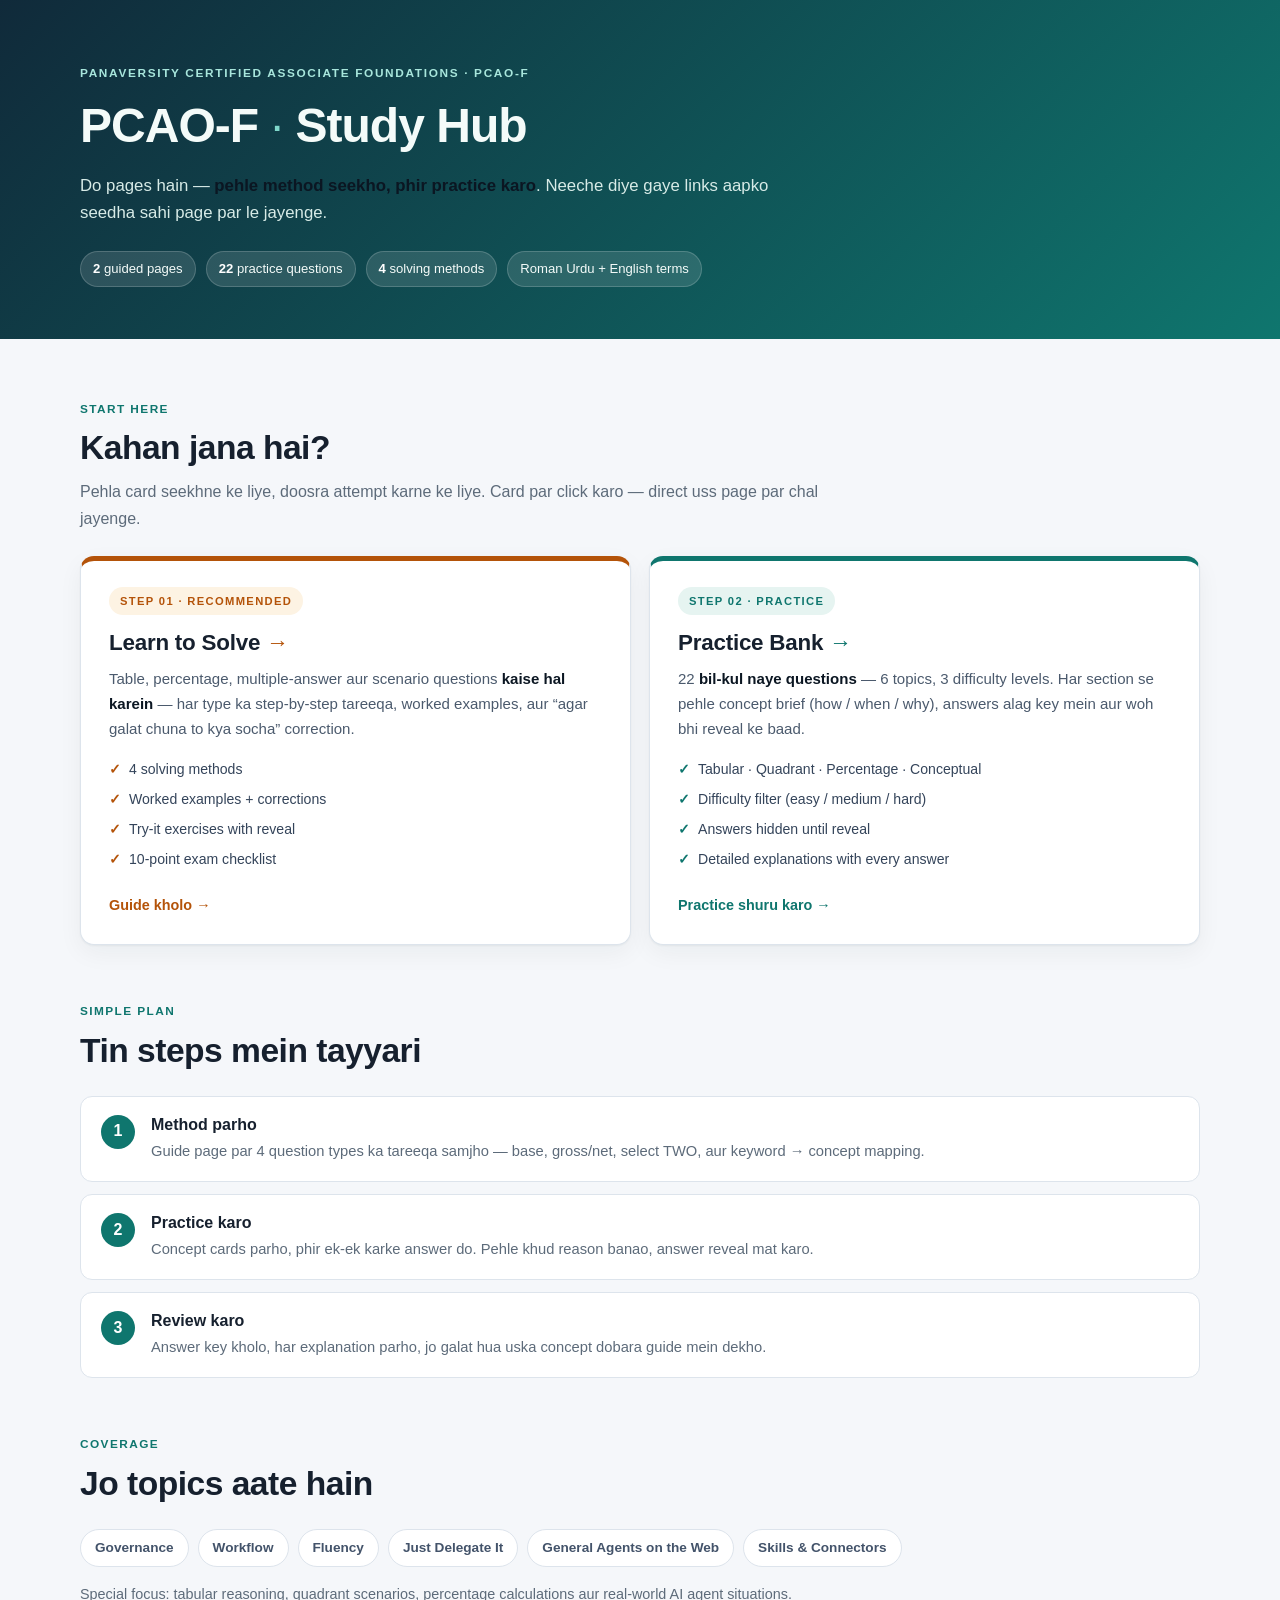
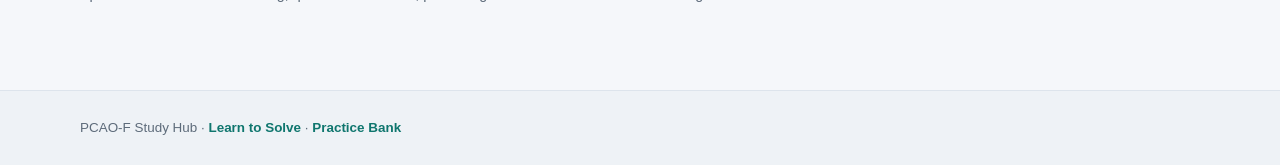
==== commit 19deb75e: "Add guided landing page and split practice bank" ====
--- a/index.html
+++ b/index.html
@@ -3,545 +3,93 @@
 <head>
   <meta charset="UTF-8">
   <meta name="viewport" content="width=device-width, initial-scale=1.0">
-  <title>Quiz Tutor — Practice Bank</title>
+  <title>PCAO-F Study Hub — Start Here</title>
   <link rel="stylesheet" href="styles.css">
+  <link rel="stylesheet" href="home.css">
 </head>
 <body>
-  <header class="site-header">
+  <header class="site-header home-hero">
     <div class="wrap">
-      <p class="eyebrow">Panaversity Certified Associate Foundations</p>
-      <h1>Quiz Tutor <span>·</span> Practice Bank</h1>
-      <p class="lede">New questions built from the same concepts as your study material — tables, quadrants, percentages and scenario MCQs. Read the concept briefs first, then answer one question at a time.</p>
+      <p class="eyebrow">Panaversity Certified Associate Foundations · PCAO-F</p>
+      <h1>PCAO-F <span>·</span> Study Hub</h1>
+      <p class="lede">Do pages hain — <strong>pehle method seekho, phir practice karo</strong>. Neeche diye gaye links aapko seedha sahi page par le jayenge.</p>
       <ul class="meta">
-        <li><strong>22</strong> questions</li>
-        <li><strong>6</strong> topics</li>
-        <li><strong>3</strong> difficulty levels</li>
-        <li><strong>Answer key hidden</strong> until you finish</li>
+        <li><strong>2</strong> guided pages</li>
+        <li><strong>22</strong> practice questions</li>
+        <li><strong>4</strong> solving methods</li>
+        <li>Roman Urdu + English terms</li>
       </ul>
     </div>
   </header>
 
-  <nav class="nav" aria-label="Page sections">
-    <div class="wrap nav-inner">
-      <div class="nav-links">
-        <a href="#concepts">Concepts</a>
-        <a href="#tabular">Tabular</a>
-        <a href="#quadrant">Quadrant</a>
-        <a href="#percentage">Percentage</a>
-        <a href="#conceptual">Conceptual</a>
-        <a href="#answer-key">Answer key</a>
-      </div>
-      <div class="filters" role="group" aria-label="Filter by difficulty">
-        <button type="button" class="filter active" data-filter="all">All</button>
-        <button type="button" class="filter" data-filter="easy">Easy</button>
-        <button type="button" class="filter" data-filter="medium">Medium</button>
-        <button type="button" class="filter" data-filter="hard">Hard</button>
-      </div>
-    </div>
-  </nav>
-
-  <main class="wrap">
-    <section id="concepts" class="block">
+  <main class="wrap home-main">
+    <section class="home-section">
       <div class="section-head">
-        <span class="kicker">Read this first</span>
-        <h2>How, when &amp; why each concept is used</h2>
-        <p class="section-intro">These short briefs come before the questions on purpose. Knowing the purpose of a concept makes the right option obvious when you meet it inside a scenario.</p>
+        <span class="kicker">Start here</span>
+        <h2>Kahan jana hai?</h2>
+        <p class="section-intro">Pehla card seekhne ke liye, doosra attempt karne ke liye. Card par click karo — direct uss page par chal jayenge.</p>
       </div>
 
-      <div class="concept-grid">
-        <article class="concept-card">
-          <h3>Governance</h3>
-          <dl>
-            <dt>How</dt><dd>Set rules before work starts: approval gates, least-privilege access, what must be reported, and who owns the final decision.</dd>
-            <dt>When</dt><dd>Before delegating anything sensitive, whenever data leaves the organisation, or when a new rule arrives mid-chat.</dd>
-            <dt>Why</dt><dd>Keeps accountability with a human and turns near misses and incidents into reportable, fixable events instead of silent mistakes.</dd>
-          </dl>
-        </article>
-        <article class="concept-card">
-          <h3>Workflow</h3>
-          <dl>
-            <dt>How</dt><dd>Break a process into steps; for each step record the output and who sees it next. Delegate only steps whose output a named human reviews.</dd>
-            <dt>When</dt><dd>Designing a repeatable process, mapping last week's work onto a run map, or checking whether a control still exists.</dd>
-            <dt>Why</dt><dd>Makes safe delegation visible and exposes steps that have no checker after them.</dd>
-          </dl>
-        </article>
-        <article class="concept-card">
-          <h3>Fluency</h3>
-          <dl>
-            <dt>How</dt><dd>Name the report, reader, frequency, data and format; prototype early and refine from feedback; restart from a summary when context overloads.</dd>
-            <dt>When</dt><dd>Requests are vague, the owner is unreachable, or the user can only say what they want after seeing a first version.</dd>
-            <dt>Why</dt><dd>Removes ambiguity and rework before an agent acts on the wrong assumption.</dd>
-          </dl>
-        </article>
-        <article class="concept-card">
-          <h3>Just Delegate It</h3>
-          <dl>
-            <dt>How</dt><dd>Hand off tasks with clear inputs, outputs and a human checker; keep final decisions and irreversible sends with people.</dd>
-            <dt>When</dt><dd>A task repeats, has a gate downstream, and can be bounded by clear instructions.</dd>
-            <dt>Why</dt><dd>Gains speed without giving up control over high-stakes outcomes.</dd>
-          </dl>
-        </article>
-        <article class="concept-card">
-          <h3>General Agents on the Web</h3>
-          <dl>
-            <dt>How</dt><dd>Use agents with search/read connectors to gather public information and draft outputs, then verify claims against source data.</dd>
-            <dt>When</dt><dd>Research, monitoring, or collecting information across sites before a human decides.</dd>
-            <dt>Why</dt><dd>Scales information gathering — but “emailed and posted” is only a sentence unless a connector actually did it.</dd>
-          </dl>
-        </article>
-        <article class="concept-card">
-          <h3>Skills &amp; Connectors</h3>
-          <dl>
-            <dt>How</dt><dd>Put reusable procedures in Skills, reference facts in Project knowledge, rules in Project instructions; grant Connectors only the access actually used.</dd>
-            <dt>When</dt><dd>A procedure recurs, content is stale, or a live system must be read.</dd>
-            <dt>Why</dt><dd>Reduces context overload, keeps one source of truth, and limits damage from over-broad permissions.</dd>
-          </dl>
-        </article>
+      <div class="path-grid">
+        <a class="path-card featured" href="learn.html">
+          <span class="path-step">STEP 01 · RECOMMENDED</span>
+          <h3>Learn to Solve <span class="arrow">→</span></h3>
+          <p>Table, percentage, multiple-answer aur scenario questions <strong>kaise hal karein</strong> — har type ka step-by-step tareeqa, worked examples, aur “agar galat chuna to kya socha” correction.</p>
+          <ul class="path-points">
+            <li>4 solving methods</li>
+            <li>Worked examples + corrections</li>
+            <li>Try-it exercises with reveal</li>
+            <li>10-point exam checklist</li>
+          </ul>
+          <span class="path-cta">Guide kholo →</span>
+        </a>
+
+        <a class="path-card" href="practice.html">
+          <span class="path-step">STEP 02 · PRACTICE</span>
+          <h3>Practice Bank <span class="arrow">→</span></h3>
+          <p>22 <strong>bil-kul naye questions</strong> — 6 topics, 3 difficulty levels. Har section se pehle concept brief (how / when / why), answers alag key mein aur woh bhi reveal ke baad.</p>
+          <ul class="path-points">
+            <li>Tabular · Quadrant · Percentage · Conceptual</li>
+            <li>Difficulty filter (easy / medium / hard)</li>
+            <li>Answers hidden until reveal</li>
+            <li>Detailed explanations with every answer</li>
+          </ul>
+          <span class="path-cta">Practice shuru karo →</span>
+        </a>
       </div>
     </section>
 
-    <section id="tabular" class="block">
+    <section class="home-section">
       <div class="section-head">
-        <span class="kicker">Question type 01</span>
-        <h2>Tabular questions</h2>
+        <span class="kicker">Simple plan</span>
+        <h2>Tin steps mein tayyari</h2>
       </div>
-      <aside class="type-brief">
-        <h3>How / when / why this type is used</h3>
-        <dl>
-          <dt>How</dt><dd>Read the header first, decide what rows and columns mean, compute per-row values before testing statements, then compare.</dd>
-          <dt>When</dt><dd>Tables of costs, time, delegation maps, run logs or baselines appear.</dd>
-          <dt>Why</dt><dd>Most traps come from a wrong base, a missed header row, gross vs net, or forgetting the review column.</dd>
-        </dl>
-      </aside>
-
-      <div class="questions">
-        <article class="q" data-difficulty="easy" data-topic="Workflow">
-          <header class="q-head"><span class="qnum">T1</span><span class="badge">Workflow</span><span class="badge lvl easy">Easy</span></header>
-          <p class="q-text">A team wants to delegate parts of invoice processing to Claude. The rule is: a step may go to Claude when a named human judges its output next; a final decision or update with no human judge afterwards stays with a person.</p>
-          <div class="table-scroll">
-            <table>
-              <thead><tr><th>#</th><th>Step</th><th>Output</th><th>Who sees it next</th></tr></thead>
-              <tbody>
-                <tr><td>1</td><td>Extract invoice lines</td><td>Draft table</td><td>Accounts assistant verifies</td></tr>
-                <tr><td>2</td><td>Approve payment over $500</td><td>Final decision</td><td>Nobody — final</td></tr>
-                <tr><td>3</td><td>Draft supplier email</td><td>Email text</td><td>Procurement lead reviews</td></tr>
-                <tr><td>4</td><td>Post journal entry</td><td>Ledger update</td><td>Nobody — final</td></tr>
-              </tbody>
-            </table>
-          </div>
-          <p class="q-text">Which steps can be delegated to Claude?</p>
-          <fieldset class="options"><legend>Choose one</legend>
-            <label><input type="radio" name="q-T1" value="A"><span>A. 1 and 3</span></label>
-            <label><input type="radio" name="q-T1" value="B"><span>B. 2 and 4</span></label>
-            <label><input type="radio" name="q-T1" value="C"><span>C. 1 only</span></label>
-            <label><input type="radio" name="q-T1" value="D"><span>D. 3 and 4</span></label>
-          </fieldset>
-        </article>
-
-        <article class="q" data-difficulty="medium" data-topic="Governance">
-          <header class="q-head"><span class="qnum">T2</span><span class="badge">Governance</span><span class="badge lvl medium">Medium</span></header>
-          <p class="q-text">A trainer reviews spending across three regions.</p>
-          <div class="table-scroll">
-            <table>
-              <thead><tr><th>Region</th><th>Staff</th><th>Training spend</th></tr></thead>
-              <tbody>
-                <tr><td>North</td><td>40</td><td>$10,000</td></tr>
-                <tr><td>South</td><td>25</td><td>$7,500</td></tr>
-                <tr><td>East</td><td>35</td><td>$7,000</td></tr>
-                <tr><td><strong>Total</strong></td><td><strong>100</strong></td><td><strong>$24,500</strong></td></tr>
-              </tbody>
-            </table>
-          </div>
-          <ol class="statements">
-            <li>North has 40% of the staff.</li>
-            <li>Cost per person is highest in South.</li>
-            <li>South and East spent the same total.</li>
-            <li>Average cost per person company-wide is $245.</li>
-          </ol>
-          <p class="q-text">Which statement is inaccurate?</p>
-          <fieldset class="options"><legend>Choose one</legend>
-            <label><input type="radio" name="q-T2" value="A"><span>A. 1 only</span></label>
-            <label><input type="radio" name="q-T2" value="B"><span>B. 2 only</span></label>
-            <label><input type="radio" name="q-T2" value="C"><span>C. 3 only</span></label>
-            <label><input type="radio" name="q-T2" value="D"><span>D. 4 only</span></label>
-          </fieldset>
-        </article>
-
-        <article class="q" data-difficulty="hard" data-topic="Workflow">
-          <header class="q-head"><span class="qnum">T3</span><span class="badge">Workflow</span><span class="badge lvl hard">Hard</span></header>
-          <p class="q-text">An office compares writing reports by hand with using an AI tool. Staff time is valued at $30/hour. Which statement about the monthly change is correct?</p>
-          <div class="table-scroll">
-            <table>
-              <thead><tr><th>Measure</th><th>Hand-written</th><th>With tool</th></tr></thead>
-              <tbody>
-                <tr><td>Reports per month</td><td>60</td><td>60</td></tr>
-                <tr><td>Drafting time per report</td><td>2.5 h</td><td>1 h</td></tr>
-                <tr><td>Review time per report</td><td>None</td><td>0.5 h</td></tr>
-                <tr><td>Tool cost per month</td><td>None</td><td>$500</td></tr>
-              </tbody>
-            </table>
-          </div>
-          <fieldset class="options"><legend>Choose one</legend>
-            <label><input type="radio" name="q-T3" value="A"><span>A. Saves 90 hours and $2,200 net</span></label>
-            <label><input type="radio" name="q-T3" value="B"><span>B. Saves 60 hours and $1,300 net</span></label>
-            <label><input type="radio" name="q-T3" value="C"><span>C. Saves 60 hours and $1,800 net</span></label>
-            <label><input type="radio" name="q-T3" value="D"><span>D. Costs more than it saves</span></label>
-          </fieldset>
-        </article>
-
-        <article class="q" data-difficulty="medium" data-topic="Governance">
-          <header class="q-head"><span class="qnum">T4</span><span class="badge">Governance</span><span class="badge lvl medium">Medium</span></header>
-          <p class="q-text">A baseline table records how work was done before automation. Each old figure should be backed by a record. Which old figure is only an estimate?</p>
-          <div class="table-scroll">
-            <table>
-              <thead><tr><th>Old-way measure</th><th>Record that proves it</th></tr></thead>
-              <tbody>
-                <tr><td>Time per run</td><td>Email timestamps</td></tr>
-                <tr><td>Revision rounds per run</td><td>No earlier versions were kept</td></tr>
-                <tr><td>Hand steps per run</td><td>Bench checklist</td></tr>
-                <tr><td>Bench corrections</td><td>Bench log</td></tr>
-              </tbody>
-            </table>
-          </div>
-          <fieldset class="options"><legend>Choose one</legend>
-            <label><input type="radio" name="q-T4" value="A"><span>A. Time per run</span></label>
-            <label><input type="radio" name="q-T4" value="B"><span>B. Revision rounds per run</span></label>
-            <label><input type="radio" name="q-T4" value="C"><span>C. Hand steps per run</span></label>
-            <label><input type="radio" name="q-T4" value="D"><span>D. Bench corrections</span></label>
-          </fieldset>
-        </article>
-
-        <article class="q" data-difficulty="hard" data-topic="Workflow">
-          <header class="q-head"><span class="qnum">T5</span><span class="badge">Workflow</span><span class="badge lvl hard">Hard</span></header>
-          <p class="q-text">A weekly run log is uploaded with 321 lines including a header. The code reads 320 rows. Lapsed rows still carry an amount. The code's December total is $2,100 but the hand figure is $1,750; the year total is $14,000 and the tool reports "no error". What is the right next step?</p>
-          <fieldset class="options"><legend>Choose one</legend>
-            <label><input type="radio" name="q-T5" value="A"><span>A. Trust the code — "no error" means correct</span></label>
-            <label><input type="radio" name="q-T5" value="B"><span>B. Ask to see the rows behind December's $2,100</span></label>
-            <label><input type="radio" name="q-T5" value="C"><span>C. Recount: 321 − 1 is not 320, so the row count is wrong</span></label>
-            <label><input type="radio" name="q-T5" value="D"><span>D. Report an incident immediately</span></label>
-          </fieldset>
-        </article>
-      </div>
+      <ol class="flow">
+        <li><span>1</span><div><h3>Method parho</h3><p>Guide page par 4 question types ka tareeqa samjho — base, gross/net, select TWO, aur keyword → concept mapping.</p></div></li>
+        <li><span>2</span><div><h3>Practice karo</h3><p>Concept cards parho, phir ek-ek karke answer do. Pehle khud reason banao, answer reveal mat karo.</p></div></li>
+        <li><span>3</span><div><h3>Review karo</h3><p>Answer key kholo, har explanation parho, jo galat hua uska concept dobara guide mein dekho.</p></div></li>
+      </ol>
     </section>
 
-    <section id="quadrant" class="block">
+    <section class="home-section">
       <div class="section-head">
-        <span class="kicker">Question type 02</span>
-        <h2>Quadrant-based questions</h2>
+        <span class="kicker">Coverage</span>
+        <h2>Jo topics aate hain</h2>
       </div>
-      <aside class="type-brief">
-        <h3>How / when / why this type is used</h3>
-        <dl>
-          <dt>How</dt><dd>Name both axes, place the scenario on each axis, then read the resulting box and its required action.</dd>
-          <dt>When</dt><dd>A scenario involves two competing factors, here <em>stakes</em> and <em>reversibility</em>.</dd>
-          <dt>Why</dt><dd>It forces a deliberate level of checking instead of treating every task the same.</dd>
-        </dl>
-        <p class="note"><strong>Note:</strong> your source PDFs contain no course-defined quadrant framework. The 2×2 used below (stakes × reversibility) is a <strong>practice construct</strong>, not a framework from the book.</p>
-      </aside>
-
-      <div class="questions">
-        <article class="q" data-difficulty="medium" data-topic="Governance">
-          <header class="q-head"><span class="qnum">Q1</span><span class="badge">Governance</span><span class="badge lvl medium">Medium</span></header>
-          <p class="q-text">Using the practice 2×2 of <strong>stakes</strong> (low/high) × <strong>reversibility</strong> (reversible/irreversible), where does this sit: a draft pricing note to a long-term client; a follow-up can correct it easily and the financial impact is small?</p>
-          <fieldset class="options"><legend>Choose one</legend>
-            <label><input type="radio" name="q-Q1" value="A"><span>A. Low stakes + reversible → light check</span></label>
-            <label><input type="radio" name="q-Q1" value="B"><span>B. High stakes + irreversible → mandatory gate</span></label>
-            <label><input type="radio" name="q-Q1" value="C"><span>C. Low stakes + irreversible → human gate</span></label>
-            <label><input type="radio" name="q-Q1" value="D"><span>D. High stakes + reversible → no check needed</span></label>
-          </fieldset>
-        </article>
-
-        <article class="q" data-difficulty="hard" data-topic="Just Delegate It">
-          <header class="q-head"><span class="qnum">Q2</span><span class="badge">Just Delegate It</span><span class="badge lvl hard">Hard</span></header>
-          <p class="q-text">An agent is set to auto-post a public safety recall notice. The impact is high and the post cannot be unsent. Which quadrant and action apply?</p>
-          <fieldset class="options"><legend>Choose one</legend>
-            <label><input type="radio" name="q-Q2" value="A"><span>A. Low stakes + reversible → let it run</span></label>
-            <label><input type="radio" name="q-Q2" value="B"><span>B. High stakes + irreversible → mandatory human gate before sending</span></label>
-            <label><input type="radio" name="q-Q2" value="C"><span>C. High stakes + reversible → review afterwards</span></label>
-            <label><input type="radio" name="q-Q2" value="D"><span>D. Low stakes + irreversible → add a disclaimer</span></label>
-          </fieldset>
-        </article>
-
-        <article class="q" data-difficulty="easy" data-topic="Fluency">
-          <header class="q-head"><span class="qnum">Q3</span><span class="badge">Fluency</span><span class="badge lvl easy">Easy</span></header>
-          <p class="q-text">In a practice 2×2 of <strong>request clarity</strong> (clear/vague) × <strong>owner availability</strong> (available/unreachable), what should you do when the request is vague and the owner cannot be reached?</p>
-          <fieldset class="options"><legend>Choose one</legend>
-            <label><input type="radio" name="q-Q3" value="A"><span>A. Guess the format and proceed</span></label>
-            <label><input type="radio" name="q-Q3" value="B"><span>B. Delegate to a web agent to find the answer</span></label>
-            <label><input type="radio" name="q-Q3" value="C"><span>C. List report, reader, frequency, data and format; hold open items until confirmed</span></label>
-            <label><input type="radio" name="q-Q3" value="D"><span>D. Skip the task</span></label>
-          </fieldset>
-        </article>
+      <div class="topic-chips">
+        <span>Governance</span>
+        <span>Workflow</span>
+        <span>Fluency</span>
+        <span>Just Delegate It</span>
+        <span>General Agents on the Web</span>
+        <span>Skills &amp; Connectors</span>
       </div>
-    </section>
-
-    <section id="percentage" class="block">
-      <div class="section-head">
-        <span class="kicker">Question type 03</span>
-        <h2>Percentage-based questions</h2>
-      </div>
-      <aside class="type-brief">
-        <h3>How / when / why this type is used</h3>
-        <dl>
-          <dt>How</dt><dd>Identify Part and Whole, compute with the right base, then check percent vs percentage points and gross vs net.</dd>
-          <dt>When</dt><dd>Headlines, survey excerpts, rates, savings or “about X%” claims appear.</dd>
-          <dt>Why</dt><dd>A figure a decision rests on must be computed from data with a readable method — never a paragraph estimate.</dd>
-        </dl>
-      </aside>
-
-      <div class="questions">
-        <article class="q" data-difficulty="easy" data-topic="Fluency">
-          <header class="q-head"><span class="qnum">P1</span><span class="badge">Fluency</span><span class="badge lvl easy">Easy</span></header>
-          <p class="q-text">A survey reports: 800 customers surveyed; 200 used the app; 75% of app users rated it “good”; non-users were not asked. Which summary is <strong>unsupported</strong>?</p>
-          <ol class="statements">
-            <li>A quarter of those surveyed used the app.</li>
-            <li>150 app users rated it good.</li>
-            <li>App users rated it higher than non-users.</li>
-            <li>150 of all surveyed is about 19%.</li>
-          </ol>
-          <fieldset class="options"><legend>Choose one</legend>
-            <label><input type="radio" name="q-P1" value="A"><span>A. 1 only</span></label>
-            <label><input type="radio" name="q-P1" value="B"><span>B. 2 only</span></label>
-            <label><input type="radio" name="q-P1" value="C"><span>C. 3 only</span></label>
-            <label><input type="radio" name="q-P1" value="D"><span>D. 4 only</span></label>
-          </fieldset>
-        </article>
-
-        <article class="q" data-difficulty="medium" data-topic="Governance">
-          <header class="q-head"><span class="qnum">P2</span><span class="badge">Governance</span><span class="badge lvl medium">Medium</span></header>
-          <p class="q-text">A report says “about 98% of requests are on time”. The system data shows 1,240 on-time requests out of 1,300. A decision depends on this figure. Which number should the decision rest on?</p>
-          <fieldset class="options"><legend>Choose one</legend>
-            <label><input type="radio" name="q-P2" value="A"><span>A. 98% — it is the published headline</span></label>
-            <label><input type="radio" name="q-P2" value="B"><span>B. 95.4% computed from the system data, with the method readable</span></label>
-            <label><input type="radio" name="q-P2" value="C"><span>C. Either one — they are close enough</span></label>
-            <label><input type="radio" name="q-P2" value="D"><span>D. Neither — percentages never support decisions</span></label>
-          </fieldset>
-        </article>
-
-        <article class="q" data-difficulty="hard" data-topic="Fluency">
-          <header class="q-head"><span class="qnum">P3</span><span class="badge">Fluency</span><span class="badge lvl hard">Hard</span></header>
-          <p class="q-text">An error rate rises from 3% to 4.5% after a process change. What is the correct description of the change?</p>
-          <fieldset class="options"><legend>Choose one</legend>
-            <label><input type="radio" name="q-P3" value="A"><span>A. +1.5 percentage points, and a +50% relative increase</span></label>
-            <label><input type="radio" name="q-P3" value="B"><span>B. +1.5 percentage points, and a +1.5% relative increase</span></label>
-            <label><input type="radio" name="q-P3" value="C"><span>C. +50 percentage points, and a +50% relative increase</span></label>
-            <label><input type="radio" name="q-P3" value="D"><span>D. +1.5%, and a +150% relative increase</span></label>
-          </fieldset>
-        </article>
-
-        <article class="q" data-difficulty="medium" data-topic="Workflow">
-          <header class="q-head"><span class="qnum">P4</span><span class="badge">Workflow</span><span class="badge lvl medium">Medium</span></header>
-          <p class="q-text">An automation saves $2,400 of staff time per month. The tool costs $900/month and adds 10 hours of review at $40/hour. What is the net monthly saving?</p>
-          <fieldset class="options"><legend>Choose one</legend>
-            <label><input type="radio" name="q-P4" value="A"><span>A. $1,100</span></label>
-            <label><input type="radio" name="q-P4" value="B"><span>B. $1,500</span></label>
-            <label><input type="radio" name="q-P4" value="C"><span>C. $2,000</span></label>
-            <label><input type="radio" name="q-P4" value="D"><span>D. $900</span></label>
-          </fieldset>
-        </article>
-      </div>
-    </section>
-
-    <section id="conceptual" class="block">
-      <div class="section-head">
-        <span class="kicker">Question type 04</span>
-        <h2>Conceptual MCQs</h2>
-      </div>
-      <aside class="type-brief">
-        <h3>How / when / why this type is used</h3>
-        <dl>
-          <dt>How</dt><dd>Map keywords in the scenario to course concepts (gate, near miss, Skill, connector, prototype) and eliminate options that break a rule.</dd>
-          <dt>When</dt><dd>Scenario questions, single-correct MCQs, or “what should you do next” questions.</dd>
-          <dt>Why</dt><dd>Tests understanding of the rule behind the answer, not memorised wording.</dd>
-        </dl>
-      </aside>
-
-      <div class="questions">
-        <article class="q" data-difficulty="easy" data-topic="Skills &amp; Connectors">
-          <header class="q-head"><span class="qnum">C1</span><span class="badge">Skills &amp; Connectors</span><span class="badge lvl easy">Easy</span></header>
-          <p class="q-text">A site map that agents may quote as a reference belongs where?</p>
-          <fieldset class="options"><legend>Choose one</legend>
-            <label><input type="radio" name="q-C1" value="A"><span>A. Project knowledge</span></label>
-            <label><input type="radio" name="q-C1" value="B"><span>B. A shared Skill</span></label>
-            <label><input type="radio" name="q-C1" value="C"><span>C. Project instructions</span></label>
-            <label><input type="radio" name="q-C1" value="D"><span>D. A connector</span></label>
-          </fieldset>
-        </article>
-
-        <article class="q" data-difficulty="medium" data-topic="Skills &amp; Connectors">
-          <header class="q-head"><span class="qnum">C2</span><span class="badge">Skills &amp; Connectors</span><span class="badge lvl medium">Medium</span></header>
-          <p class="q-text">An office's required section order is stored in its own Skill, but agents keep using an older order. What is the right fix?</p>
-          <fieldset class="options"><legend>Choose one</legend>
-            <label><input type="radio" name="q-C2" value="A"><span>A. Edit and re-upload the Skill</span></label>
-            <label><input type="radio" name="q-C2" value="B"><span>B. Start a new chat and repeat the instruction</span></label>
-            <label><input type="radio" name="q-C2" value="C"><span>C. Put the order in Project knowledge instead</span></label>
-            <label><input type="radio" name="q-C2" value="D"><span>D. Add a connector</span></label>
-          </fieldset>
-        </article>
-
-        <article class="q" data-difficulty="medium" data-topic="Fluency">
-          <header class="q-head"><span class="qnum">C3</span><span class="badge">Fluency</span><span class="badge lvl medium">Medium</span></header>
-          <p class="q-text">A request is vague and the person who owns it is unreachable. What should you do first?</p>
-          <fieldset class="options"><legend>Choose one</legend>
-            <label><input type="radio" name="q-C3" value="A"><span>A. Make a reasonable guess and deliver</span></label>
-            <label><input type="radio" name="q-C3" value="B"><span>B. List report, reader, frequency, data and format, and hold open items</span></label>
-            <label><input type="radio" name="q-C3" value="C"><span>C. Hand it to a web agent</span></label>
-            <label><input type="radio" name="q-C3" value="D"><span>D. Wait indefinitely</span></label>
-          </fieldset>
-        </article>
-
-        <article class="q" data-difficulty="easy" data-topic="Governance">
-          <header class="q-head"><span class="qnum">C4</span><span class="badge">Governance</span><span class="badge lvl easy">Easy</span></header>
-          <p class="q-text">Someone opens a free online tool with a customer list visible, closes it before pasting anything, and reports it. What is this?</p>
-          <fieldset class="options"><legend>Choose one</legend>
-            <label><input type="radio" name="q-C4" value="A"><span>A. A near miss — report it</span></label>
-            <label><input type="radio" name="q-C4" value="B"><span>B. An incident — data was exposed</span></label>
-            <label><input type="radio" name="q-C4" value="C"><span>C. Nothing — no data moved</span></label>
-            <label><input type="radio" name="q-C4" value="D"><span>D. A connector failure</span></label>
-          </fieldset>
-        </article>
-
-        <article class="q" data-difficulty="medium" data-topic="Just Delegate It">
-          <header class="q-head"><span class="qnum">C5</span><span class="badge">Just Delegate It</span><span class="badge lvl medium">Medium</span></header>
-          <p class="q-text">A workflow has a mandatory senior-editor gate. The review takes 20 minutes and the deadline window is 45 minutes. What should happen?</p>
-          <fieldset class="options"><legend>Choose one</legend>
-            <label><input type="radio" name="q-C5" value="A"><span>A. Send to the senior editor now for the 20-minute review</span></label>
-            <label><input type="radio" name="q-C5" value="B"><span>B. Skip the gate to meet the deadline</span></label>
-            <label><input type="radio" name="q-C5" value="C"><span>C. Send after the window closes</span></label>
-            <label><input type="radio" name="q-C5" value="D"><span>D. Let the agent self-approve</span></label>
-          </fieldset>
-        </article>
-
-        <article class="q" data-difficulty="hard" data-topic="General Agents on the Web">
-          <header class="q-head"><span class="qnum">C6</span><span class="badge">General Agents on the Web</span><span class="badge lvl hard">Hard</span></header>
-          <p class="q-text">An agent summary says a notice was “emailed and posted”, but no email or posting connector exists. What should you conclude?</p>
-          <fieldset class="options"><legend>Choose one</legend>
-            <label><input type="radio" name="q-C6" value="A"><span>A. It is a sentence, not an event — check the inbox/page, then do it yourself</span></label>
-            <label><input type="radio" name="q-C6" value="B"><span>B. The agent did it through a hidden capability</span></label>
-            <label><input type="radio" name="q-C6" value="C"><span>C. Ask the connector to send it now</span></label>
-            <label><input type="radio" name="q-C6" value="D"><span>D. Assume it happened and move on</span></label>
-          </fieldset>
-        </article>
-
-        <article class="q" data-difficulty="hard" data-topic="Governance">
-          <header class="q-head"><span class="qnum">C7</span><span class="badge">Governance</span><span class="badge lvl hard">Hard</span></header>
-          <p class="q-text">A Drive connector currently reaches the whole shared drive, but every actual run uses one project folder. What is the least-privilege change?</p>
-          <fieldset class="options"><legend>Choose one</legend>
-            <label><input type="radio" name="q-C7" value="A"><span>A. Shrink the connector to the folder the runs actually used</span></label>
-            <label><input type="radio" name="q-C7" value="B"><span>B. Keep it broad for future flexibility</span></label>
-            <label><input type="radio" name="q-C7" value="C"><span>C. Remove all connectors</span></label>
-            <label><input type="radio" name="q-C7" value="D"><span>D. Add send permission while you are there</span></label>
-          </fieldset>
-        </article>
-
-        <article class="q" data-difficulty="medium" data-topic="Workflow">
-          <header class="q-head"><span class="qnum">C8</span><span class="badge">Workflow</span><span class="badge lvl medium">Medium</span></header>
-          <p class="q-text">A clerk is the only person checking a collaborative step. If the clerk leaves, that step quietly becomes automated. What should the workflow review check?</p>
-          <fieldset class="options"><legend>Choose one</legend>
-            <label><input type="radio" name="q-C8" value="A"><span>A. That a human still judges each gate, with a named owner</span></label>
-            <label><input type="radio" name="q-C8" value="B"><span>B. That more steps are automated</span></label>
-            <label><input type="radio" name="q-C8" value="C"><span>C. Nothing — checks are not part of workflow design</span></label>
-            <label><input type="radio" name="q-C8" value="D"><span>D. That logs are deleted</span></label>
-          </fieldset>
-        </article>
-
-        <article class="q" data-difficulty="easy" data-topic="Fluency">
-          <header class="q-head"><span class="qnum">C9</span><span class="badge">Fluency</span><span class="badge lvl easy">Easy</span></header>
-          <p class="q-text">A stakeholder cannot say what they want until they see it. What is the best approach?</p>
-          <fieldset class="options"><legend>Choose one</legend>
-            <label><input type="radio" name="q-C9" value="A"><span>A. Write a full specification first</span></label>
-            <label><input type="radio" name="q-C9" value="B"><span>B. Build a first version, show it, then refine from feedback</span></label>
-            <label><input type="radio" name="q-C9" value="C"><span>C. Delegate the decision to a web agent</span></label>
-            <label><input type="radio" name="q-C9" value="D"><span>D. Create a new connector</span></label>
-          </fieldset>
-        </article>
-
-        <article class="q" data-difficulty="medium" data-topic="Skills &amp; Connectors">
-          <header class="q-head"><span class="qnum">C10</span><span class="badge">Skills &amp; Connectors</span><span class="badge lvl medium">Medium</span></header>
-          <p class="q-text">A connector can search and read but cannot send. What is the correct division of work?</p>
-          <fieldset class="options"><legend>Choose one</legend>
-            <label><input type="radio" name="q-C10" value="A"><span>A. Permissions can be changed to add sending</span></label>
-            <label><input type="radio" name="q-C10" value="B"><span>B. Claude drafts and the human sends</span></label>
-            <label><input type="radio" name="q-C10" value="C"><span>C. The connector sends automatically after a read</span></label>
-            <label><input type="radio" name="q-C10" value="D"><span>D. Connectors are write-only tools</span></label>
-          </fieldset>
-        </article>
-      </div>
-    </section>
-
-    <section id="answer-key" class="block">
-      <div class="section-head">
-        <span class="kicker">At the end — not before</span>
-        <h2>Answer key &amp; explanations</h2>
-      </div>
-      <div class="answer-lock" id="answerLock">
-        <p>Answers stay hidden while you practise. Select an option for every question first, then reveal the key.</p>
-        <p class="progress-line"><span id="progressCount">0</span> of 22 answered</p>
-        <button type="button" id="revealBtn" class="btn">Reveal answer key</button>
-      </div>
-      <div class="answers" id="answers" hidden>
-        <article class="answer"><h3>T1 — A</h3><p>Steps 1 and 3 produce a draft that a named person reviews. Steps 2 and 4 end in a final decision or ledger update with nobody judging afterwards, so they stay human.</p></article>
-        <article class="answer"><h3>T2 — C</h3><p>North 10,000 ÷ 40 = $250/person; South 7,500 ÷ 25 = $300; East 7,000 ÷ 35 = $200. South is highest, North is 40 of 100, and 24,500 ÷ 100 = $245. Only statement 3 is wrong: East spent $7,000, not $7,500.</p></article>
-        <article class="answer"><h3>T3 — B</h3><p>Before: 60 × 2.5 = 150 h. After: 60 × (1 + 0.5) = 90 h. Saved = 60 h → 60 × $30 = $1,800 gross. Net = $1,800 − $500 = <strong>$1,300</strong>. A mistakes the “after” hours for savings; C forgets the tool cost.</p></article>
-        <article class="answer"><h3>T4 — B</h3><p>Time, hand steps and corrections each have a record. No earlier versions were kept, so revision rounds cannot be verified — it is an estimate.</p></article>
-        <article class="answer"><h3>T5 — B</h3><p>321 lines − 1 header = 320 rows, so the row count is fine. Lapsed rows carrying amounts can inflate a monthly total; the $350 gap plus “no error” is not proof of correctness. Ask for the rows behind December. Report an incident only if data actually left an approved tool.</p></article>
-        <article class="answer"><h3>Q1 — A</h3><p>Small financial impact = low stakes; an easy follow-up = reversible. That box needs only a light check. Remember this 2×2 is a practice construct, not a course framework.</p></article>
-        <article class="answer"><h3>Q2 — B</h3><p>High impact and impossible to undo = high stakes + irreversible. A human must approve before the send; checking afterwards is too late.</p></article>
-        <article class="answer"><h3>Q3 — C</h3><p>Vague + unreachable owner means you cannot resolve the ambiguity yourself. Write down report, reader, frequency, data and format, and hold the open items for confirmation.</p></article>
-        <article class="answer"><h3>P1 — C</h3><p>200/800 = 25% (statement 1 ok). 75% × 200 = 150 (2 ok). 150/800 ≈ 19% (4 ok). Non-users were never asked, so no comparison with them is possible — statement 3 is unsupported.</p></article>
-        <article class="answer"><h3>P2 — B</h3><p>1,240 ÷ 1,300 = 95.38% ≈ 95.4%. A decision must rest on a computed figure with a readable method, not a paragraph saying “about 98%”. A suspiciously round or too-exact headline is a warning sign.</p></article>
-        <article class="answer"><h3>P3 — A</h3><p>Difference = 4.5 − 3 = <strong>1.5 percentage points</strong>. Relative change = 1.5 ÷ 3 = 0.5 = <strong>+50%</strong>. Percent vs percentage points is the classic trap.</p></article>
-        <article class="answer"><h3>P4 — A</h3><p>Review cost = 10 × $40 = $400. Net = $2,400 − $900 − $400 = <strong>$1,100</strong>. Forgetting the review column gives B; forgetting the tool cost gives C.</p></article>
-        <article class="answer"><h3>C1 — A</h3><p>Reference material such as a site map goes in Project knowledge. A procedure goes in a Skill; a rule goes in Project instructions.</p></article>
-        <article class="answer"><h3>C2 — A</h3><p>The section order lives in the office's own Skill. Edit and re-upload that Skill — repeating it in chat only patching one conversation.</p></article>
-        <article class="answer"><h3>C3 — B</h3><p>With the owner unreachable, capture report, reader, frequency, data and format and hold the open items. Guessing risks a polished but wrong deliverable.</p></article>
-        <article class="answer"><h3>C4 — A</h3><p>Nothing was pasted, so no incident occurred — but the exposure was only avoided by chance. That is a near miss, and it should be reported so the risk is fixed.</p></article>
-        <article class="answer"><h3>C5 — A</h3><p>20 minutes fits inside the 45-minute window, so send it to the senior editor now. A mandatory gate cannot be skipped to save time.</p></article>
-        <article class="answer"><h3>C6 — A</h3><p>Without a sending connector, “emailed and posted” is just a claim in a summary. Verify in the inbox/page and do it yourself if needed.</p></article>
-        <article class="answer"><h3>C7 — A</h3><p>Least privilege means shrinking the connector to the folder actually used. Broad access “just in case” is exactly what least privilege avoids.</p></article>
-        <article class="answer"><h3>C8 — A</h3><p>Checks must be part of the design with a named human owner. If the only checker leaves and nobody notices, a collaborative step has silently become automated.</p></article>
-        <article class="answer"><h3>C9 — B</h3><p>When the requirement cannot be described in advance, build a small first version, show it, gather feedback and refine: build → show → refine.</p></article>
-        <article class="answer"><h3>C10 — B</h3><p>Connector actions are limited to search/read. Claude drafts the message; a human performs the send.</p></article>
-      </div>
+      <p class="home-note">Special focus: tabular reasoning, quadrant scenarios, percentage calculations aur real-world AI agent situations.</p>
     </section>
   </main>
 
   <footer class="site-footer">
-    <div class="wrap"><p>Practice bank generated from your quiz, MCQs and study notes · New questions, same concepts · Answers withheld until revealed.</p></div>
+    <div class="wrap"><p>PCAO-F Study Hub · <a href="learn.html">Learn to Solve</a> · <a href="practice.html">Practice Bank</a></p></div>
   </footer>
-
-  <script>
-    const filters = document.querySelectorAll('.filter');
-    const questions = document.querySelectorAll('.q');
-    const progressCount = document.getElementById('progressCount');
-    const answers = document.getElementById('answers');
-    const answerLock = document.getElementById('answerLock');
-
-    function updateProgress() {
-      progressCount.textContent = document.querySelectorAll('.options input:checked').length;
-    }
-
-    filters.forEach(button => {
-      button.addEventListener('click', () => {
-        filters.forEach(b => b.classList.remove('active'));
-        button.classList.add('active');
-        const level = button.dataset.filter;
-        questions.forEach(q => {
-          q.hidden = level !== 'all' && q.dataset.difficulty !== level;
-        });
-      });
-    });
-
-    document.querySelectorAll('.options input').forEach(input => {
-      input.addEventListener('change', updateProgress);
-    });
-
-    document.getElementById('revealBtn').addEventListener('click', () => {
-      answers.hidden = false;
-      answerLock.hidden = true;
-      answers.scrollIntoView({ behavior: 'smooth', block: 'start' });
-    });
-
-  </script>
 </body>
 </html>
--- a/home.css
+++ b/home.css
@@ -0,0 +1,115 @@
+/* Home / landing page — adds to styles.css */
+
+.home-hero { padding: 64px 0 52px; }
+.home-main { padding-top: 8px; }
+.home-section { padding: 48px 0 4px; }
+
+.path-grid {
+  display: grid;
+  grid-template-columns: repeat(auto-fit, minmax(330px, 1fr));
+  gap: 18px;
+}
+.path-card {
+  display: block;
+  position: relative;
+  background: var(--card);
+  border: 1px solid var(--line);
+  border-top: 5px solid var(--brand);
+  border-radius: var(--radius);
+  padding: 26px 28px;
+  box-shadow: var(--shadow);
+  color: var(--ink);
+  text-decoration: none;
+  transition: transform .18s ease, box-shadow .18s ease, border-color .18s ease;
+}
+.path-card:hover {
+  transform: translateY(-4px);
+  box-shadow: 0 12px 32px rgba(16, 32, 48, .12);
+  border-color: var(--brand);
+}
+.path-card:focus-visible { outline: 3px solid var(--brand); outline-offset: 3px; }
+.path-card.featured { border-top-color: var(--amber); }
+.path-card.featured:hover { border-color: var(--amber); }
+.path-step {
+  display: inline-block;
+  font-size: .7rem;
+  font-weight: 800;
+  letter-spacing: .12em;
+  color: var(--brand);
+  background: var(--brand-soft);
+  border-radius: 999px;
+  padding: 5px 11px;
+  margin-bottom: 14px;
+}
+.featured .path-step { color: var(--amber); background: var(--amber-soft); }
+.path-card h3 { font-size: 1.4rem; margin: 0 0 10px; letter-spacing: -.01em; }
+.path-card .arrow { color: var(--brand); font-weight: 400; }
+.featured .arrow { color: var(--amber); }
+.path-card p { color: #4b5a6d; font-size: .94rem; margin-bottom: 16px; }
+.path-points { list-style: none; margin: 0 0 20px; padding: 0; display: grid; gap: 7px; }
+.path-points li {
+  position: relative;
+  padding-left: 20px;
+  font-size: .88rem;
+  color: #34445a;
+}
+.path-points li::before {
+  content: "✓";
+  position: absolute;
+  left: 0;
+  top: 0;
+  color: var(--brand);
+  font-weight: 800;
+}
+.featured .path-points li::before { color: var(--amber); }
+.path-cta {
+  display: inline-block;
+  font-weight: 800;
+  font-size: .9rem;
+  color: var(--brand);
+}
+.featured .path-cta { color: var(--amber); }
+
+.flow { list-style: none; margin: 0; padding: 0; display: grid; gap: 12px; }
+.flow li {
+  display: flex;
+  align-items: flex-start;
+  gap: 16px;
+  background: var(--card);
+  border: 1px solid var(--line);
+  border-radius: 12px;
+  padding: 18px 20px;
+}
+.flow li > span {
+  flex: none;
+  width: 34px;
+  height: 34px;
+  display: grid;
+  place-items: center;
+  border-radius: 50%;
+  background: var(--brand);
+  color: #fff;
+  font-weight: 800;
+}
+.flow h3 { font-size: 1rem; margin: 0 0 4px; }
+.flow p { margin: 0; color: var(--muted); font-size: .92rem; }
+
+.topic-chips { display: flex; flex-wrap: wrap; gap: 9px; }
+.topic-chips span {
+  background: var(--card);
+  border: 1px solid var(--line);
+  border-radius: 999px;
+  padding: 7px 14px;
+  font-size: .85rem;
+  font-weight: 600;
+  color: #43536a;
+}
+.home-note { margin-top: 16px; color: var(--muted); font-size: .9rem; }
+
+.site-footer a { color: var(--brand); font-weight: 700; text-decoration: none; }
+.site-footer a:hover { text-decoration: underline; }
+
+@media (max-width: 640px) {
+  .path-card { padding: 20px 18px; }
+  .home-hero { padding: 48px 0 40px; }
+}
